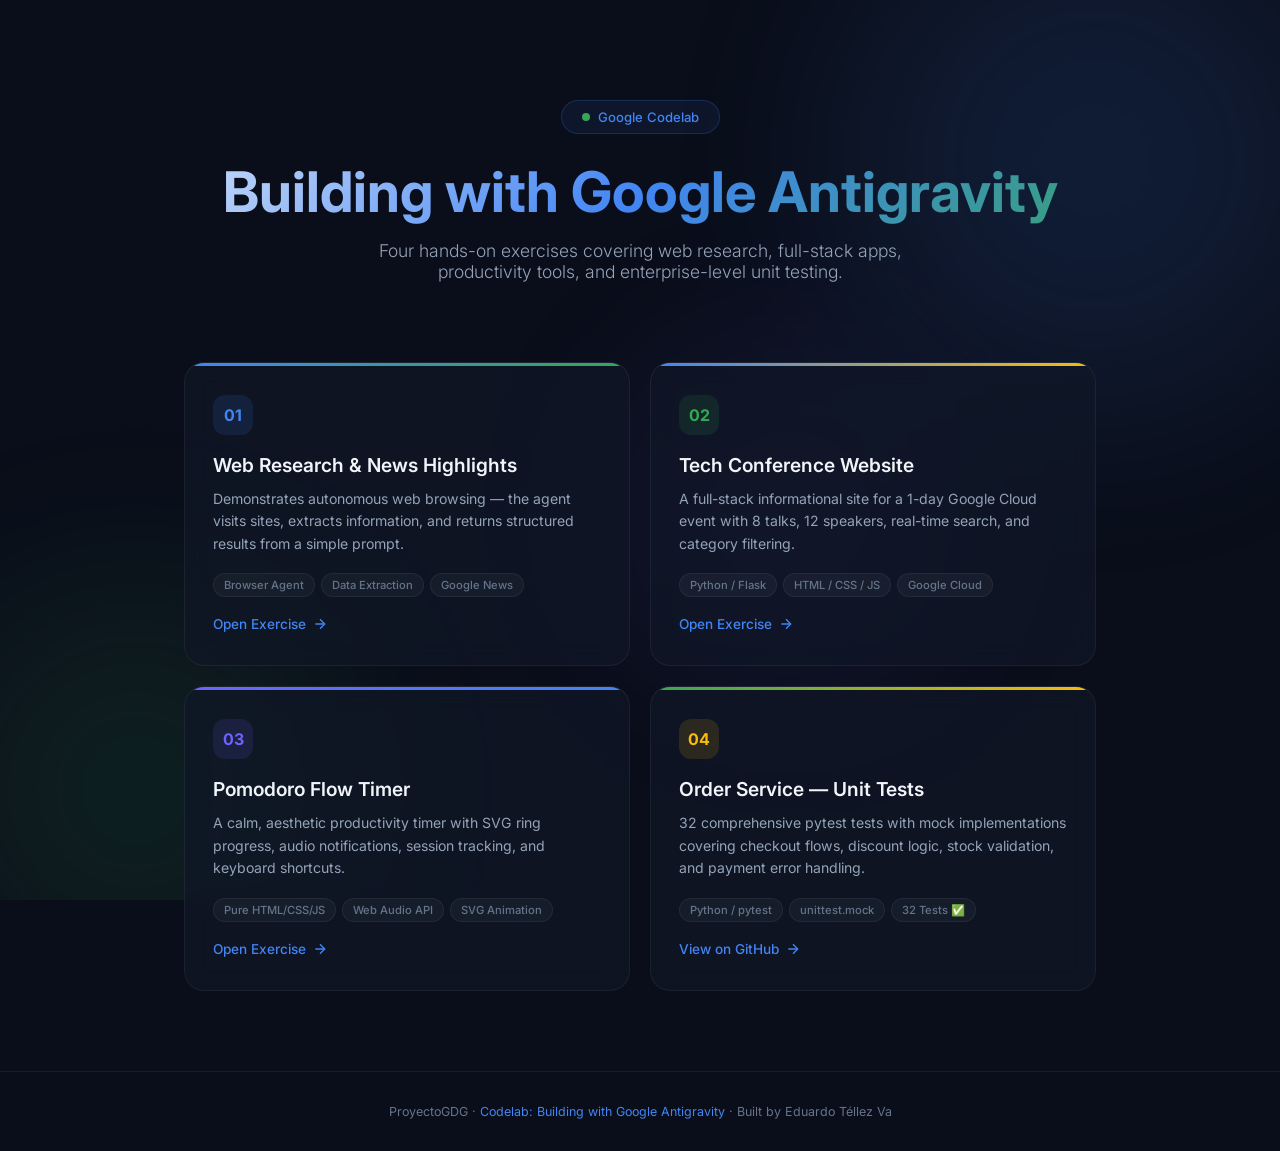
==== index.html @ 2cc2f334 "feat: Add GitHub Pages landing page and static conference app - Root index.html hub linking to all 4" ====
<!DOCTYPE html>
<html lang="en">
<head>
    <meta charset="UTF-8">
    <meta name="viewport" content="width=device-width, initial-scale=1.0">
    <meta name="description" content="GDG Codelab - Building with Google Antigravity: Conference App, Pomodoro Timer, Unit Tests, Web Research.">
    <title>ProyectoGDG — Codelab: Building with Google Antigravity</title>
    <link rel="preconnect" href="https://fonts.googleapis.com">
    <link rel="preconnect" href="https://fonts.gstatic.com" crossorigin>
    <link href="https://fonts.googleapis.com/css2?family=Inter:wght@300;400;500;600;700&display=swap" rel="stylesheet">
    <style>
        :root {
            --bg: #0a0e1a;
            --card-bg: rgba(17, 24, 39, 0.7);
            --border: rgba(255,255,255,0.06);
            --border-hover: rgba(255,255,255,0.15);
            --blue: #4285F4;
            --green: #34A853;
            --yellow: #FBBC04;
            --red: #EA4335;
            --purple: #6C63FF;
            --text: #f1f5f9;
            --text2: #94a3b8;
            --text3: #64748b;
            --radius: 20px;
            --transition: 300ms cubic-bezier(0.4, 0, 0.2, 1);
        }

        *, *::before, *::after { box-sizing: border-box; margin: 0; padding: 0; }
        html { -webkit-font-smoothing: antialiased; scroll-behavior: smooth; }

        body {
            font-family: 'Inter', system-ui, sans-serif;
            background: var(--bg);
            color: var(--text);
            min-height: 100vh;
            overflow-x: hidden;
        }

        /* Ambient */
        .ambient { position: fixed; inset: 0; pointer-events: none; z-index: 0; overflow: hidden; }
        .blob { position: absolute; border-radius: 50%; filter: blur(100px); opacity: 0.12; animation: drift 25s ease-in-out infinite; }
        .blob-1 { width: 500px; height: 500px; background: var(--blue); top: -10%; right: -5%; }
        .blob-2 { width: 400px; height: 400px; background: var(--green); bottom: -10%; left: -5%; animation-delay: -8s; }
        .blob-3 { width: 300px; height: 300px; background: var(--purple); top: 40%; left: 50%; animation-delay: -16s; }
        @keyframes drift {
            0%, 100% { transform: translate(0,0) scale(1); }
            33% { transform: translate(40px,-30px) scale(1.08); }
            66% { transform: translate(-30px,20px) scale(0.94); }
        }

        .container { max-width: 960px; margin: 0 auto; padding: 0 24px; position: relative; z-index: 1; }

        /* Hero */
        .hero {
            text-align: center;
            padding: 100px 24px 60px;
        }

        .hero-badge {
            display: inline-flex; align-items: center; gap: 8px;
            background: rgba(66,133,244,0.08); border: 1px solid rgba(66,133,244,0.2);
            border-radius: 999px; padding: 8px 20px;
            font-size: 0.82rem; font-weight: 500; color: var(--blue);
            margin-bottom: 28px;
            animation: fadeIn 0.6s ease;
        }

        .hero-badge .dot { width: 8px; height: 8px; border-radius: 50%; background: var(--green); animation: pulse 2s infinite; }
        @keyframes pulse { 0%,100% { opacity:1; transform:scale(1); } 50% { opacity:0.4; transform:scale(1.4); } }

        @keyframes fadeIn { from { opacity:0; transform:translateY(20px); } to { opacity:1; transform:translateY(0); } }

        .hero h1 {
            font-size: clamp(2.2rem, 5vw, 3.5rem);
            font-weight: 700; line-height: 1.1;
            margin-bottom: 16px;
            background: linear-gradient(135deg, var(--text) 0%, var(--blue) 50%, var(--green) 100%);
            -webkit-background-clip: text; -webkit-text-fill-color: transparent; background-clip: text;
            animation: fadeIn 0.6s ease 0.1s both;
        }

        .hero p {
            font-size: 1.1rem; color: var(--text2); font-weight: 300;
            max-width: 600px; margin: 0 auto;
            animation: fadeIn 0.6s ease 0.2s both;
        }

        /* Cards Grid */
        .cards-section { padding: 20px 0 80px; }

        .cards-grid {
            display: grid;
            grid-template-columns: repeat(2, 1fr);
            gap: 20px;
        }

        .card {
            background: var(--card-bg);
            border: 1px solid var(--border);
            border-radius: var(--radius);
            padding: 32px 28px;
            text-decoration: none;
            color: inherit;
            transition: all var(--transition);
            backdrop-filter: blur(12px);
            position: relative;
            overflow: hidden;
            animation: fadeIn 0.5s ease both;
        }

        .card:nth-child(1) { animation-delay: 0.1s; }
        .card:nth-child(2) { animation-delay: 0.2s; }
        .card:nth-child(3) { animation-delay: 0.3s; }
        .card:nth-child(4) { animation-delay: 0.4s; }

        .card:hover {
            border-color: var(--border-hover);
            transform: translateY(-4px);
            box-shadow: 0 12px 40px rgba(0,0,0,0.4);
        }

        .card::before {
            content: '';
            position: absolute;
            top: 0; left: 0; right: 0;
            height: 3px;
            border-radius: var(--radius) var(--radius) 0 0;
            transition: opacity var(--transition);
        }

        .card:hover::before { opacity: 1; }

        .card-1::before { background: linear-gradient(90deg, var(--blue), var(--green)); }
        .card-2::before { background: linear-gradient(90deg, var(--blue), var(--yellow)); }
        .card-3::before { background: linear-gradient(90deg, var(--purple), var(--blue)); }
        .card-4::before { background: linear-gradient(90deg, var(--green), var(--yellow)); }

        .card-num {
            display: inline-flex; align-items: center; justify-content: center;
            width: 40px; height: 40px; border-radius: 12px;
            font-weight: 700; font-size: 1rem;
            margin-bottom: 18px;
        }

        .card-1 .card-num { background: rgba(66,133,244,0.12); color: var(--blue); }
        .card-2 .card-num { background: rgba(52,168,83,0.12); color: var(--green); }
        .card-3 .card-num { background: rgba(108,99,255,0.12); color: var(--purple); }
        .card-4 .card-num { background: rgba(251,188,4,0.12); color: var(--yellow); }

        .card h2 {
            font-size: 1.2rem; font-weight: 600;
            margin-bottom: 10px; line-height: 1.3;
        }

        .card p {
            font-size: 0.88rem; color: var(--text2);
            line-height: 1.6; margin-bottom: 18px;
        }

        .card-tech {
            display: flex; flex-wrap: wrap; gap: 6px;
            margin-bottom: 16px;
        }

        .tech-tag {
            font-size: 0.7rem; font-weight: 500;
            padding: 4px 10px; border-radius: 999px;
            background: rgba(255,255,255,0.04);
            border: 1px solid var(--border);
            color: var(--text3);
        }

        .card-link {
            display: inline-flex; align-items: center; gap: 6px;
            font-size: 0.85rem; font-weight: 500;
            color: var(--blue); transition: gap var(--transition);
        }

        .card:hover .card-link { gap: 10px; }

        .card-link svg { transition: transform var(--transition); }
        .card:hover .card-link svg { transform: translateX(2px); }

        /* Footer */
        .footer {
            text-align: center; padding: 32px 0;
            border-top: 1px solid var(--border);
            position: relative; z-index: 1;
        }
        .footer p { font-size: 0.78rem; color: var(--text3); }
        .footer a { color: var(--blue); text-decoration: none; }

        /* Responsive */
        @media (max-width: 680px) {
            .cards-grid { grid-template-columns: 1fr; }
            .hero { padding: 60px 16px 40px; }
        }
    </style>
</head>
<body>
    <div class="ambient">
        <div class="blob blob-1"></div>
        <div class="blob blob-2"></div>
        <div class="blob blob-3"></div>
    </div>

    <header class="hero">
        <div class="hero-badge">
            <span class="dot"></span>
            Google Codelab
        </div>
        <h1>Building with Google Antigravity</h1>
        <p>Four hands-on exercises covering web research, full-stack apps, productivity tools, and enterprise-level unit testing.</p>
    </header>

    <main class="cards-section">
        <div class="container">
            <div class="cards-grid">
                <!-- Card 1: Web Research -->
                <a href="web-research/index.html" class="card card-1" id="card-web-research">
                    <div class="card-num">01</div>
                    <h2>Web Research & News Highlights</h2>
                    <p>Demonstrates autonomous web browsing — the agent visits sites, extracts information, and returns structured results from a simple prompt.</p>
                    <div class="card-tech">
                        <span class="tech-tag">Browser Agent</span>
                        <span class="tech-tag">Data Extraction</span>
                        <span class="tech-tag">Google News</span>
                    </div>
                    <span class="card-link">
                        Open Exercise
                        <svg width="16" height="16" viewBox="0 0 24 24" fill="none" stroke="currentColor" stroke-width="2"><line x1="5" y1="12" x2="19" y2="12"/><polyline points="12 5 19 12 12 19"/></svg>
                    </span>
                </a>

                <!-- Card 2: Conference App -->
                <a href="conference-app-static/index.html" class="card card-2" id="card-conference">
                    <div class="card-num">02</div>
                    <h2>Tech Conference Website</h2>
                    <p>A full-stack informational site for a 1-day Google Cloud event with 8 talks, 12 speakers, real-time search, and category filtering.</p>
                    <div class="card-tech">
                        <span class="tech-tag">Python / Flask</span>
                        <span class="tech-tag">HTML / CSS / JS</span>
                        <span class="tech-tag">Google Cloud</span>
                    </div>
                    <span class="card-link">
                        Open Exercise
                        <svg width="16" height="16" viewBox="0 0 24 24" fill="none" stroke="currentColor" stroke-width="2"><line x1="5" y1="12" x2="19" y2="12"/><polyline points="12 5 19 12 12 19"/></svg>
                    </span>
                </a>

                <!-- Card 3: Pomodoro Timer -->
                <a href="pomodoro-app/index.html" class="card card-3" id="card-pomodoro">
                    <div class="card-num">03</div>
                    <h2>Pomodoro Flow Timer</h2>
                    <p>A calm, aesthetic productivity timer with SVG ring progress, audio notifications, session tracking, and keyboard shortcuts.</p>
                    <div class="card-tech">
                        <span class="tech-tag">Pure HTML/CSS/JS</span>
                        <span class="tech-tag">Web Audio API</span>
                        <span class="tech-tag">SVG Animation</span>
                    </div>
                    <span class="card-link">
                        Open Exercise
                        <svg width="16" height="16" viewBox="0 0 24 24" fill="none" stroke="currentColor" stroke-width="2"><line x1="5" y1="12" x2="19" y2="12"/><polyline points="12 5 19 12 12 19"/></svg>
                    </span>
                </a>

                <!-- Card 4: Order Service -->
                <a href="https://github.com/Eddglitch/ProyectoGDG/tree/main/order-service" class="card card-4" id="card-tests" target="_blank">
                    <div class="card-num">04</div>
                    <h2>Order Service — Unit Tests</h2>
                    <p>32 comprehensive pytest tests with mock implementations covering checkout flows, discount logic, stock validation, and payment error handling.</p>
                    <div class="card-tech">
                        <span class="tech-tag">Python / pytest</span>
                        <span class="tech-tag">unittest.mock</span>
                        <span class="tech-tag">32 Tests ✅</span>
                    </div>
                    <span class="card-link">
                        View on GitHub
                        <svg width="16" height="16" viewBox="0 0 24 24" fill="none" stroke="currentColor" stroke-width="2"><line x1="5" y1="12" x2="19" y2="12"/><polyline points="12 5 19 12 12 19"/></svg>
                    </span>
                </a>
            </div>
        </div>
    </main>

    <footer class="footer">
        <p>ProyectoGDG · <a href="https://codelabs.developers.google.com/building-with-google-antigravity" target="_blank">Codelab: Building with Google Antigravity</a> · Built by Eduardo Téllez Va</p>
    </footer>
</body>
</html>
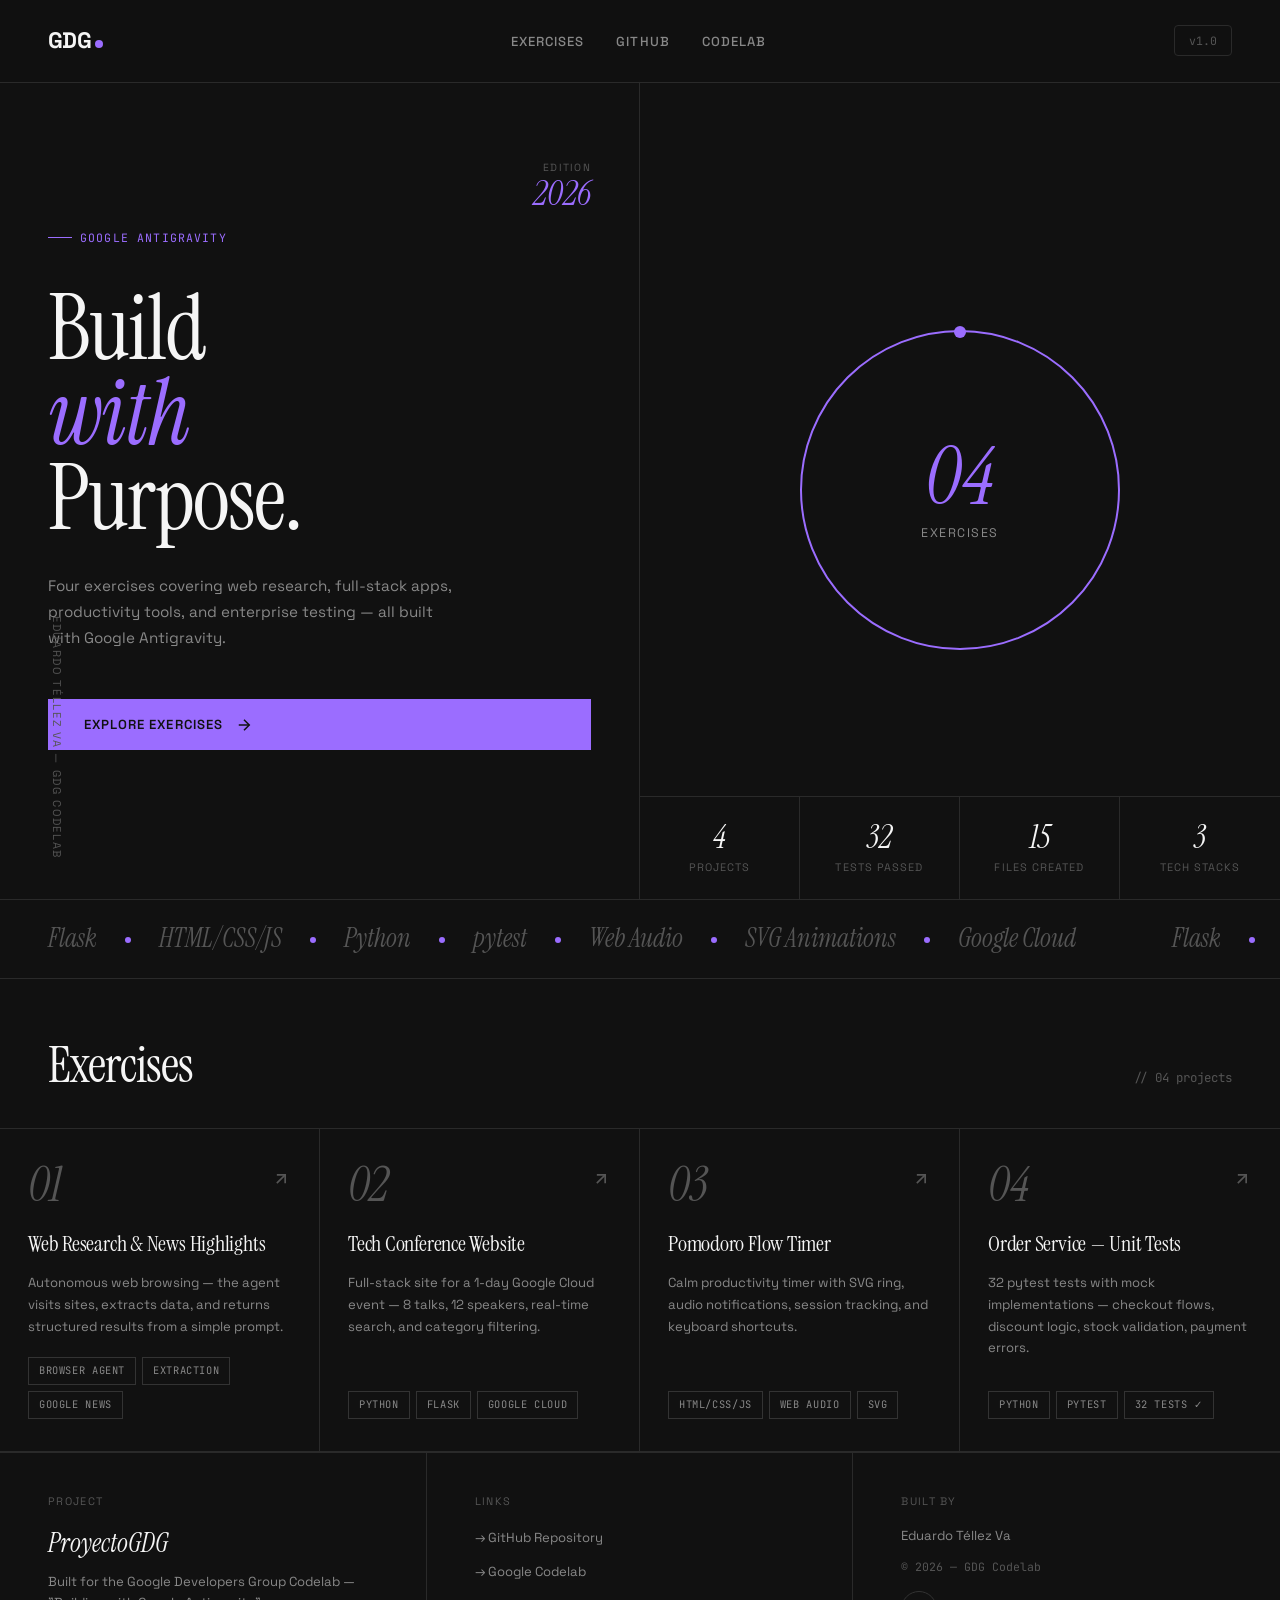
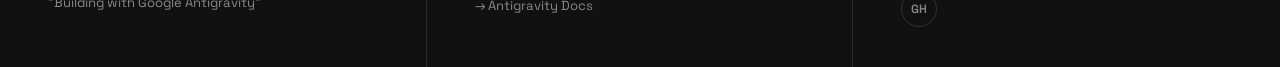
==== commit 0a138f39: "redesign: Editorial/brutalist landing page - dark charcoal, purple accents, serif typography, grid l" ====
--- a/index.html
+++ b/index.html
@@ -3,289 +3,828 @@
 <head>
     <meta charset="UTF-8">
     <meta name="viewport" content="width=device-width, initial-scale=1.0">
-    <meta name="description" content="GDG Codelab - Building with Google Antigravity: Conference App, Pomodoro Timer, Unit Tests, Web Research.">
-    <title>ProyectoGDG — Codelab: Building with Google Antigravity</title>
+    <meta name="description" content="GDG Codelab — Building with Google Antigravity. Four hands-on exercises in web research, app development, and testing.">
+    <title>ProyectoGDG — Building with Google Antigravity</title>
     <link rel="preconnect" href="https://fonts.googleapis.com">
     <link rel="preconnect" href="https://fonts.gstatic.com" crossorigin>
-    <link href="https://fonts.googleapis.com/css2?family=Inter:wght@300;400;500;600;700&display=swap" rel="stylesheet">
+    <link href="https://fonts.googleapis.com/css2?family=Space+Grotesk:wght@300;400;500;600;700&family=Instrument+Serif:ital@0;1&family=JetBrains+Mono:wght@400;500&display=swap" rel="stylesheet">
     <style>
+        /* ═══════════════════════════════════════════════
+           EDITORIAL / BRUTALIST DESIGN SYSTEM
+           ═══════════════════════════════════════════════ */
         :root {
-            --bg: #0a0e1a;
-            --card-bg: rgba(17, 24, 39, 0.7);
-            --border: rgba(255,255,255,0.06);
-            --border-hover: rgba(255,255,255,0.15);
-            --blue: #4285F4;
-            --green: #34A853;
-            --yellow: #FBBC04;
-            --red: #EA4335;
-            --purple: #6C63FF;
-            --text: #f1f5f9;
-            --text2: #94a3b8;
-            --text3: #64748b;
-            --radius: 20px;
-            --transition: 300ms cubic-bezier(0.4, 0, 0.2, 1);
+            --bg: #111111;
+            --bg-alt: #0a0a0a;
+            --surface: #1a1a1a;
+            --border: #2a2a2a;
+            --border-light: #333333;
+            --accent: #9B6DFF;
+            --accent-dim: rgba(155, 109, 255, 0.12);
+            --accent-glow: rgba(155, 109, 255, 0.25);
+            --white: #f5f5f5;
+            --gray: #888888;
+            --gray-dim: #555555;
+            --font-sans: 'Space Grotesk', system-ui, sans-serif;
+            --font-serif: 'Instrument Serif', Georgia, serif;
+            --font-mono: 'JetBrains Mono', monospace;
         }
 
         *, *::before, *::after { box-sizing: border-box; margin: 0; padding: 0; }
         html { -webkit-font-smoothing: antialiased; scroll-behavior: smooth; }
 
         body {
-            font-family: 'Inter', system-ui, sans-serif;
+            font-family: var(--font-sans);
             background: var(--bg);
-            color: var(--text);
+            color: var(--white);
+            line-height: 1.5;
+            overflow-x: hidden;
+        }
+
+        a { color: inherit; text-decoration: none; }
+
+        /* ─── NAV ─── */
+        .nav {
+            display: flex;
+            justify-content: space-between;
+            align-items: center;
+            padding: 24px 48px;
+            border-bottom: 1px solid var(--border);
+            position: fixed;
+            top: 0;
+            left: 0;
+            right: 0;
+            z-index: 100;
+            background: rgba(17,17,17,0.9);
+            backdrop-filter: blur(12px);
+        }
+
+        .nav-logo {
+            display: flex;
+            align-items: baseline;
+            gap: 4px;
+        }
+
+        .nav-logo-text {
+            font-size: 1.4rem;
+            font-weight: 700;
+            letter-spacing: -0.03em;
+        }
+
+        .nav-logo-dot {
+            width: 8px;
+            height: 8px;
+            background: var(--accent);
+            border-radius: 50%;
+            display: inline-block;
+        }
+
+        .nav-links {
+            display: flex;
+            gap: 32px;
+            list-style: none;
+        }
+
+        .nav-links a {
+            font-size: 0.82rem;
+            font-weight: 500;
+            color: var(--gray);
+            text-transform: uppercase;
+            letter-spacing: 0.08em;
+            transition: color 200ms;
+        }
+
+        .nav-links a:hover { color: var(--white); }
+
+        .nav-tag {
+            font-size: 0.72rem;
+            font-family: var(--font-mono);
+            color: var(--gray-dim);
+            border: 1px solid var(--border);
+            padding: 6px 14px;
+            border-radius: 4px;
+        }
+
+        /* ─── HERO ─── */
+        .hero {
             min-height: 100vh;
-            overflow-x: hidden;
-        }
-
-        /* Ambient */
-        .ambient { position: fixed; inset: 0; pointer-events: none; z-index: 0; overflow: hidden; }
-        .blob { position: absolute; border-radius: 50%; filter: blur(100px); opacity: 0.12; animation: drift 25s ease-in-out infinite; }
-        .blob-1 { width: 500px; height: 500px; background: var(--blue); top: -10%; right: -5%; }
-        .blob-2 { width: 400px; height: 400px; background: var(--green); bottom: -10%; left: -5%; animation-delay: -8s; }
-        .blob-3 { width: 300px; height: 300px; background: var(--purple); top: 40%; left: 50%; animation-delay: -16s; }
-        @keyframes drift {
-            0%, 100% { transform: translate(0,0) scale(1); }
-            33% { transform: translate(40px,-30px) scale(1.08); }
-            66% { transform: translate(-30px,20px) scale(0.94); }
-        }
-
-        .container { max-width: 960px; margin: 0 auto; padding: 0 24px; position: relative; z-index: 1; }
-
-        /* Hero */
-        .hero {
+            display: grid;
+            grid-template-columns: 1fr 1fr;
+            border-bottom: 1px solid var(--border);
+            padding-top: 80px;
+        }
+
+        .hero-left {
+            display: flex;
+            flex-direction: column;
+            justify-content: center;
+            padding: 80px 48px;
+            border-right: 1px solid var(--border);
+            position: relative;
+        }
+
+        .hero-edition {
+            position: absolute;
+            top: 80px;
+            right: 48px;
+            text-align: right;
+        }
+
+        .hero-edition-label {
+            font-size: 0.65rem;
+            text-transform: uppercase;
+            letter-spacing: 0.12em;
+            color: var(--gray-dim);
+        }
+
+        .hero-edition-year {
+            font-family: var(--font-serif);
+            font-size: 2.2rem;
+            font-style: italic;
+            color: var(--accent);
+            line-height: 1;
+        }
+
+        .hero-vertical {
+            writing-mode: vertical-rl;
+            text-orientation: mixed;
+            position: absolute;
+            left: 48px;
+            bottom: 40px;
+            font-size: 0.7rem;
+            text-transform: uppercase;
+            letter-spacing: 0.15em;
+            color: var(--gray-dim);
+        }
+
+        .hero-badge {
+            display: inline-flex;
+            align-items: center;
+            gap: 8px;
+            font-size: 0.72rem;
+            font-family: var(--font-mono);
+            color: var(--accent);
+            text-transform: uppercase;
+            letter-spacing: 0.1em;
+            margin-bottom: 40px;
+        }
+
+        .hero-badge::before {
+            content: '';
+            width: 24px;
+            height: 1px;
+            background: var(--accent);
+        }
+
+        .hero-title {
+            font-family: var(--font-serif);
+            font-size: clamp(3.5rem, 7vw, 6rem);
+            font-weight: 400;
+            line-height: 0.95;
+            letter-spacing: -0.02em;
+            margin-bottom: 32px;
+        }
+
+        .hero-title em {
+            font-style: italic;
+            color: var(--accent);
+        }
+
+        .hero-desc {
+            font-size: 0.95rem;
+            color: var(--gray);
+            max-width: 420px;
+            line-height: 1.7;
+            margin-bottom: 48px;
+        }
+
+        .hero-cta {
+            display: inline-flex;
+            align-items: center;
+            gap: 12px;
+            font-size: 0.82rem;
+            font-weight: 600;
+            text-transform: uppercase;
+            letter-spacing: 0.08em;
+            color: var(--bg);
+            background: var(--accent);
+            padding: 16px 36px;
+            border-radius: 0;
+            transition: all 200ms;
+        }
+
+        .hero-cta:hover {
+            background: var(--white);
+            gap: 18px;
+        }
+
+        .hero-cta svg {
+            transition: transform 200ms;
+        }
+
+        .hero-cta:hover svg {
+            transform: translateX(4px);
+        }
+
+        .hero-right {
+            display: flex;
+            flex-direction: column;
+            justify-content: center;
+            align-items: center;
+            position: relative;
+            overflow: hidden;
+        }
+
+        /* Decorative circle */
+        .hero-circle {
+            width: 320px;
+            height: 320px;
+            border: 2px solid var(--accent);
+            border-radius: 50%;
+            position: relative;
+            display: flex;
+            align-items: center;
+            justify-content: center;
+            animation: spinSlow 30s linear infinite;
+        }
+
+        .hero-circle::before {
+            content: '';
+            position: absolute;
+            width: 12px;
+            height: 12px;
+            background: var(--accent);
+            border-radius: 50%;
+            top: -6px;
+            left: 50%;
+            transform: translateX(-50%);
+        }
+
+        @keyframes spinSlow {
+            from { transform: rotate(0deg); }
+            to { transform: rotate(360deg); }
+        }
+
+        .hero-circle-inner {
+            animation: spinSlow 30s linear infinite reverse;
             text-align: center;
-            padding: 100px 24px 60px;
-        }
-
-        .hero-badge {
-            display: inline-flex; align-items: center; gap: 8px;
-            background: rgba(66,133,244,0.08); border: 1px solid rgba(66,133,244,0.2);
-            border-radius: 999px; padding: 8px 20px;
-            font-size: 0.82rem; font-weight: 500; color: var(--blue);
-            margin-bottom: 28px;
-            animation: fadeIn 0.6s ease;
-        }
-
-        .hero-badge .dot { width: 8px; height: 8px; border-radius: 50%; background: var(--green); animation: pulse 2s infinite; }
-        @keyframes pulse { 0%,100% { opacity:1; transform:scale(1); } 50% { opacity:0.4; transform:scale(1.4); } }
-
-        @keyframes fadeIn { from { opacity:0; transform:translateY(20px); } to { opacity:1; transform:translateY(0); } }
-
-        .hero h1 {
-            font-size: clamp(2.2rem, 5vw, 3.5rem);
-            font-weight: 700; line-height: 1.1;
-            margin-bottom: 16px;
-            background: linear-gradient(135deg, var(--text) 0%, var(--blue) 50%, var(--green) 100%);
-            -webkit-background-clip: text; -webkit-text-fill-color: transparent; background-clip: text;
-            animation: fadeIn 0.6s ease 0.1s both;
-        }
-
-        .hero p {
-            font-size: 1.1rem; color: var(--text2); font-weight: 300;
-            max-width: 600px; margin: 0 auto;
-            animation: fadeIn 0.6s ease 0.2s both;
-        }
-
-        /* Cards Grid */
-        .cards-section { padding: 20px 0 80px; }
-
-        .cards-grid {
+        }
+
+        .hero-circle-num {
+            font-family: var(--font-serif);
+            font-size: 5rem;
+            font-style: italic;
+            color: var(--accent);
+            line-height: 1;
+        }
+
+        .hero-circle-text {
+            font-size: 0.78rem;
+            text-transform: uppercase;
+            letter-spacing: 0.12em;
+            color: var(--gray);
+            margin-top: 8px;
+        }
+
+        /* Stats row at bottom of hero */
+        .hero-stats {
+            position: absolute;
+            bottom: 0;
+            left: 0;
+            right: 0;
             display: grid;
-            grid-template-columns: repeat(2, 1fr);
-            gap: 20px;
-        }
-
-        .card {
-            background: var(--card-bg);
-            border: 1px solid var(--border);
-            border-radius: var(--radius);
-            padding: 32px 28px;
+            grid-template-columns: repeat(4, 1fr);
+            border-top: 1px solid var(--border);
+        }
+
+        .stat {
+            padding: 24px 32px;
+            border-right: 1px solid var(--border);
+            text-align: center;
+        }
+
+        .stat:last-child { border-right: none; }
+
+        .stat-num {
+            font-family: var(--font-serif);
+            font-size: 2rem;
+            font-style: italic;
+            color: var(--white);
+            line-height: 1;
+        }
+
+        .stat-label {
+            font-size: 0.68rem;
+            text-transform: uppercase;
+            letter-spacing: 0.1em;
+            color: var(--gray-dim);
+            margin-top: 6px;
+        }
+
+        /* ─── EXERCISES SECTION ─── */
+        .exercises {
+            padding: 0;
+        }
+
+        .section-header {
+            display: flex;
+            justify-content: space-between;
+            align-items: baseline;
+            padding: 48px 48px 24px;
+            border-bottom: 1px solid var(--border);
+        }
+
+        .section-title {
+            font-family: var(--font-serif);
+            font-size: clamp(2rem, 4vw, 3.5rem);
+            font-weight: 400;
+            letter-spacing: -0.02em;
+        }
+
+        .section-count {
+            font-family: var(--font-mono);
+            font-size: 0.78rem;
+            color: var(--gray-dim);
+        }
+
+        /* Exercise Cards - Grid */
+        .exercises-grid {
+            display: grid;
+            grid-template-columns: repeat(4, 1fr);
+        }
+
+        .exercise-card {
+            border-right: 1px solid var(--border);
+            border-bottom: 1px solid var(--border);
+            padding: 0;
+            display: flex;
+            flex-direction: column;
+            transition: background 300ms;
+            position: relative;
             text-decoration: none;
             color: inherit;
-            transition: all var(--transition);
-            backdrop-filter: blur(12px);
-            position: relative;
             overflow: hidden;
-            animation: fadeIn 0.5s ease both;
-        }
-
-        .card:nth-child(1) { animation-delay: 0.1s; }
-        .card:nth-child(2) { animation-delay: 0.2s; }
-        .card:nth-child(3) { animation-delay: 0.3s; }
-        .card:nth-child(4) { animation-delay: 0.4s; }
-
-        .card:hover {
-            border-color: var(--border-hover);
-            transform: translateY(-4px);
-            box-shadow: 0 12px 40px rgba(0,0,0,0.4);
-        }
-
-        .card::before {
+        }
+
+        .exercise-card:last-child { border-right: none; }
+
+        .exercise-card:hover {
+            background: var(--surface);
+        }
+
+        .exercise-card:hover .card-arrow {
+            transform: translate(4px, -4px);
+            color: var(--accent);
+        }
+
+        .exercise-card:hover .card-num {
+            color: var(--accent);
+        }
+
+        .card-top {
+            padding: 32px 28px 20px;
+            display: flex;
+            justify-content: space-between;
+            align-items: flex-start;
+        }
+
+        .card-num {
+            font-family: var(--font-serif);
+            font-size: 3rem;
+            font-style: italic;
+            color: var(--gray-dim);
+            line-height: 1;
+            transition: color 300ms;
+        }
+
+        .card-arrow {
+            color: var(--gray-dim);
+            transition: all 300ms;
+            margin-top: 8px;
+        }
+
+        .card-body {
+            padding: 0 28px 32px;
+            flex: 1;
+            display: flex;
+            flex-direction: column;
+        }
+
+        .card-title {
+            font-family: var(--font-serif);
+            font-size: 1.4rem;
+            font-weight: 400;
+            line-height: 1.3;
+            margin-bottom: 14px;
+            letter-spacing: -0.01em;
+        }
+
+        .card-desc {
+            font-size: 0.82rem;
+            color: var(--gray);
+            line-height: 1.65;
+            margin-bottom: 20px;
+            flex: 1;
+        }
+
+        .card-tags {
+            display: flex;
+            flex-wrap: wrap;
+            gap: 6px;
+        }
+
+        .tag {
+            font-size: 0.65rem;
+            font-family: var(--font-mono);
+            text-transform: uppercase;
+            letter-spacing: 0.06em;
+            padding: 5px 10px;
+            border: 1px solid var(--border-light);
+            color: var(--gray);
+            transition: all 200ms;
+        }
+
+        .exercise-card:hover .tag {
+            border-color: var(--accent-dim);
+            color: var(--accent);
+            border-color: rgba(155, 109, 255, 0.3);
+        }
+
+        /* Accent bar on hover */
+        .exercise-card::after {
             content: '';
             position: absolute;
-            top: 0; left: 0; right: 0;
-            height: 3px;
-            border-radius: var(--radius) var(--radius) 0 0;
-            transition: opacity var(--transition);
-        }
-
-        .card:hover::before { opacity: 1; }
-
-        .card-1::before { background: linear-gradient(90deg, var(--blue), var(--green)); }
-        .card-2::before { background: linear-gradient(90deg, var(--blue), var(--yellow)); }
-        .card-3::before { background: linear-gradient(90deg, var(--purple), var(--blue)); }
-        .card-4::before { background: linear-gradient(90deg, var(--green), var(--yellow)); }
-
-        .card-num {
-            display: inline-flex; align-items: center; justify-content: center;
-            width: 40px; height: 40px; border-radius: 12px;
-            font-weight: 700; font-size: 1rem;
-            margin-bottom: 18px;
-        }
-
-        .card-1 .card-num { background: rgba(66,133,244,0.12); color: var(--blue); }
-        .card-2 .card-num { background: rgba(52,168,83,0.12); color: var(--green); }
-        .card-3 .card-num { background: rgba(108,99,255,0.12); color: var(--purple); }
-        .card-4 .card-num { background: rgba(251,188,4,0.12); color: var(--yellow); }
-
-        .card h2 {
-            font-size: 1.2rem; font-weight: 600;
-            margin-bottom: 10px; line-height: 1.3;
-        }
-
-        .card p {
-            font-size: 0.88rem; color: var(--text2);
-            line-height: 1.6; margin-bottom: 18px;
-        }
-
-        .card-tech {
-            display: flex; flex-wrap: wrap; gap: 6px;
+            bottom: 0;
+            left: 0;
+            right: 0;
+            height: 2px;
+            background: var(--accent);
+            transform: scaleX(0);
+            transform-origin: left;
+            transition: transform 400ms cubic-bezier(0.25, 0.46, 0.45, 0.94);
+        }
+
+        .exercise-card:hover::after {
+            transform: scaleX(1);
+        }
+
+        /* ─── MARQUEE ─── */
+        .marquee-section {
+            border-bottom: 1px solid var(--border);
+            overflow: hidden;
+            padding: 20px 0;
+        }
+
+        .marquee {
+            display: flex;
+            animation: scroll 20s linear infinite;
+            white-space: nowrap;
+        }
+
+        .marquee-item {
+            font-family: var(--font-serif);
+            font-size: 1.6rem;
+            font-style: italic;
+            color: var(--gray-dim);
+            padding: 0 48px;
+            flex-shrink: 0;
+        }
+
+        .marquee-item .dot {
+            display: inline-block;
+            width: 6px;
+            height: 6px;
+            background: var(--accent);
+            border-radius: 50%;
+            margin: 0 24px;
+            vertical-align: middle;
+        }
+
+        @keyframes scroll {
+            from { transform: translateX(0); }
+            to { transform: translateX(-50%); }
+        }
+
+        /* ─── FOOTER ─── */
+        .footer {
+            display: grid;
+            grid-template-columns: 1fr 1fr 1fr;
+            border-top: 1px solid var(--border);
+        }
+
+        .footer-col {
+            padding: 40px 48px;
+            border-right: 1px solid var(--border);
+        }
+
+        .footer-col:last-child { border-right: none; }
+
+        .footer-heading {
+            font-size: 0.68rem;
+            text-transform: uppercase;
+            letter-spacing: 0.12em;
+            color: var(--gray-dim);
             margin-bottom: 16px;
         }
 
-        .tech-tag {
-            font-size: 0.7rem; font-weight: 500;
-            padding: 4px 10px; border-radius: 999px;
-            background: rgba(255,255,255,0.04);
-            border: 1px solid var(--border);
-            color: var(--text3);
-        }
-
-        .card-link {
-            display: inline-flex; align-items: center; gap: 6px;
-            font-size: 0.85rem; font-weight: 500;
-            color: var(--blue); transition: gap var(--transition);
-        }
-
-        .card:hover .card-link { gap: 10px; }
-
-        .card-link svg { transition: transform var(--transition); }
-        .card:hover .card-link svg { transform: translateX(2px); }
-
-        /* Footer */
-        .footer {
-            text-align: center; padding: 32px 0;
-            border-top: 1px solid var(--border);
-            position: relative; z-index: 1;
-        }
-        .footer p { font-size: 0.78rem; color: var(--text3); }
-        .footer a { color: var(--blue); text-decoration: none; }
-
-        /* Responsive */
-        @media (max-width: 680px) {
-            .cards-grid { grid-template-columns: 1fr; }
-            .hero { padding: 60px 16px 40px; }
+        .footer-logo-text {
+            font-family: var(--font-serif);
+            font-size: 1.6rem;
+            font-style: italic;
+            margin-bottom: 8px;
+        }
+
+        .footer-detail {
+            font-size: 0.82rem;
+            color: var(--gray);
+            line-height: 1.6;
+        }
+
+        .footer-links {
+            list-style: none;
+            display: flex;
+            flex-direction: column;
+            gap: 10px;
+        }
+
+        .footer-links a {
+            font-size: 0.82rem;
+            color: var(--gray);
+            transition: color 200ms;
+        }
+
+        .footer-links a:hover { color: var(--accent); }
+
+        .footer-copy {
+            font-size: 0.72rem;
+            color: var(--gray-dim);
+            font-family: var(--font-mono);
+        }
+
+        .footer-socials {
+            display: flex;
+            gap: 12px;
+            margin-top: 16px;
+        }
+
+        .social-dot {
+            width: 36px;
+            height: 36px;
+            border-radius: 50%;
+            border: 1px solid var(--border-light);
+            display: flex;
+            align-items: center;
+            justify-content: center;
+            color: var(--gray);
+            font-size: 0.75rem;
+            font-weight: 600;
+            transition: all 200ms;
+        }
+
+        .social-dot:hover {
+            border-color: var(--accent);
+            color: var(--accent);
+        }
+
+        /* ─── RESPONSIVE ─── */
+        @media (max-width: 1024px) {
+            .exercises-grid { grid-template-columns: repeat(2, 1fr); }
+            .exercise-card:nth-child(2) { border-right: none; }
+            .hero { grid-template-columns: 1fr; }
+            .hero-left { border-right: none; border-bottom: 1px solid var(--border); }
+            .hero-right { min-height: 50vh; }
+        }
+
+        @media (max-width: 768px) {
+            .nav { padding: 16px 24px; }
+            .nav-links { display: none; }
+            .hero-left { padding: 60px 24px; }
+            .hero-stats { grid-template-columns: repeat(2, 1fr); }
+            .stat:nth-child(2) { border-right: none; }
+            .exercises-grid { grid-template-columns: 1fr; }
+            .exercise-card { border-right: none !important; }
+            .section-header { padding: 32px 24px 16px; }
+            .card-top, .card-body { padding-left: 24px; padding-right: 24px; }
+            .footer { grid-template-columns: 1fr; }
+            .footer-col { border-right: none; border-bottom: 1px solid var(--border); }
+            .footer-col:last-child { border-bottom: none; }
+            .hero-circle { width: 220px; height: 220px; }
+            .hero-circle-num { font-size: 3.5rem; }
+        }
+
+        @media (max-width: 480px) {
+            .hero-title { font-size: 2.8rem; }
+            .card-num { font-size: 2.2rem; }
+            .card-title { font-size: 1.2rem; }
         }
     </style>
 </head>
 <body>
-    <div class="ambient">
-        <div class="blob blob-1"></div>
-        <div class="blob blob-2"></div>
-        <div class="blob blob-3"></div>
-    </div>
-
-    <header class="hero">
-        <div class="hero-badge">
-            <span class="dot"></span>
-            Google Codelab
+    <!-- ═══ NAV ═══ -->
+    <nav class="nav" id="nav">
+        <div class="nav-logo">
+            <span class="nav-logo-text">GDG</span>
+            <span class="nav-logo-dot"></span>
         </div>
-        <h1>Building with Google Antigravity</h1>
-        <p>Four hands-on exercises covering web research, full-stack apps, productivity tools, and enterprise-level unit testing.</p>
-    </header>
-
-    <main class="cards-section">
-        <div class="container">
-            <div class="cards-grid">
-                <!-- Card 1: Web Research -->
-                <a href="web-research/index.html" class="card card-1" id="card-web-research">
-                    <div class="card-num">01</div>
-                    <h2>Web Research & News Highlights</h2>
-                    <p>Demonstrates autonomous web browsing — the agent visits sites, extracts information, and returns structured results from a simple prompt.</p>
-                    <div class="card-tech">
-                        <span class="tech-tag">Browser Agent</span>
-                        <span class="tech-tag">Data Extraction</span>
-                        <span class="tech-tag">Google News</span>
-                    </div>
-                    <span class="card-link">
-                        Open Exercise
-                        <svg width="16" height="16" viewBox="0 0 24 24" fill="none" stroke="currentColor" stroke-width="2"><line x1="5" y1="12" x2="19" y2="12"/><polyline points="12 5 19 12 12 19"/></svg>
-                    </span>
-                </a>
-
-                <!-- Card 2: Conference App -->
-                <a href="conference-app-static/index.html" class="card card-2" id="card-conference">
-                    <div class="card-num">02</div>
-                    <h2>Tech Conference Website</h2>
-                    <p>A full-stack informational site for a 1-day Google Cloud event with 8 talks, 12 speakers, real-time search, and category filtering.</p>
-                    <div class="card-tech">
-                        <span class="tech-tag">Python / Flask</span>
-                        <span class="tech-tag">HTML / CSS / JS</span>
-                        <span class="tech-tag">Google Cloud</span>
-                    </div>
-                    <span class="card-link">
-                        Open Exercise
-                        <svg width="16" height="16" viewBox="0 0 24 24" fill="none" stroke="currentColor" stroke-width="2"><line x1="5" y1="12" x2="19" y2="12"/><polyline points="12 5 19 12 12 19"/></svg>
-                    </span>
-                </a>
-
-                <!-- Card 3: Pomodoro Timer -->
-                <a href="pomodoro-app/index.html" class="card card-3" id="card-pomodoro">
-                    <div class="card-num">03</div>
-                    <h2>Pomodoro Flow Timer</h2>
-                    <p>A calm, aesthetic productivity timer with SVG ring progress, audio notifications, session tracking, and keyboard shortcuts.</p>
-                    <div class="card-tech">
-                        <span class="tech-tag">Pure HTML/CSS/JS</span>
-                        <span class="tech-tag">Web Audio API</span>
-                        <span class="tech-tag">SVG Animation</span>
-                    </div>
-                    <span class="card-link">
-                        Open Exercise
-                        <svg width="16" height="16" viewBox="0 0 24 24" fill="none" stroke="currentColor" stroke-width="2"><line x1="5" y1="12" x2="19" y2="12"/><polyline points="12 5 19 12 12 19"/></svg>
-                    </span>
-                </a>
-
-                <!-- Card 4: Order Service -->
-                <a href="https://github.com/Eddglitch/ProyectoGDG/tree/main/order-service" class="card card-4" id="card-tests" target="_blank">
-                    <div class="card-num">04</div>
-                    <h2>Order Service — Unit Tests</h2>
-                    <p>32 comprehensive pytest tests with mock implementations covering checkout flows, discount logic, stock validation, and payment error handling.</p>
-                    <div class="card-tech">
-                        <span class="tech-tag">Python / pytest</span>
-                        <span class="tech-tag">unittest.mock</span>
-                        <span class="tech-tag">32 Tests ✅</span>
-                    </div>
-                    <span class="card-link">
-                        View on GitHub
-                        <svg width="16" height="16" viewBox="0 0 24 24" fill="none" stroke="currentColor" stroke-width="2"><line x1="5" y1="12" x2="19" y2="12"/><polyline points="12 5 19 12 12 19"/></svg>
-                    </span>
-                </a>
+        <ul class="nav-links">
+            <li><a href="#exercises">Exercises</a></li>
+            <li><a href="https://github.com/Eddglitch/ProyectoGDG" target="_blank">GitHub</a></li>
+            <li><a href="https://codelabs.developers.google.com/building-with-google-antigravity" target="_blank">Codelab</a></li>
+        </ul>
+        <span class="nav-tag">v1.0</span>
+    </nav>
+
+    <!-- ═══ HERO ═══ -->
+    <header class="hero" id="hero">
+        <div class="hero-left">
+            <div class="hero-edition">
+                <div class="hero-edition-label">Edition</div>
+                <div class="hero-edition-year">2026</div>
+            </div>
+
+            <span class="hero-vertical">Eduardo Téllez Va — GDG Codelab</span>
+
+            <div class="hero-badge">Google Antigravity</div>
+
+            <h1 class="hero-title">
+                Build<br>
+                <em>with</em><br>
+                Purpose.
+            </h1>
+
+            <p class="hero-desc">
+                Four exercises covering web research, full-stack apps, 
+                productivity tools, and enterprise testing — all built 
+                with Google Antigravity.
+            </p>
+
+            <a href="#exercises" class="hero-cta" id="hero-cta">
+                Explore Exercises
+                <svg width="18" height="18" viewBox="0 0 24 24" fill="none" stroke="currentColor" stroke-width="2">
+                    <line x1="5" y1="12" x2="19" y2="12"/><polyline points="12 5 19 12 12 19"/>
+                </svg>
+            </a>
+        </div>
+
+        <div class="hero-right">
+            <div class="hero-circle">
+                <div class="hero-circle-inner">
+                    <div class="hero-circle-num">04</div>
+                    <div class="hero-circle-text">Exercises</div>
+                </div>
+            </div>
+
+            <!-- Stats -->
+            <div class="hero-stats">
+                <div class="stat">
+                    <div class="stat-num">4</div>
+                    <div class="stat-label">Projects</div>
+                </div>
+                <div class="stat">
+                    <div class="stat-num">32</div>
+                    <div class="stat-label">Tests Passed</div>
+                </div>
+                <div class="stat">
+                    <div class="stat-num">15</div>
+                    <div class="stat-label">Files Created</div>
+                </div>
+                <div class="stat">
+                    <div class="stat-num">3</div>
+                    <div class="stat-label">Tech Stacks</div>
+                </div>
             </div>
         </div>
-    </main>
-
-    <footer class="footer">
-        <p>ProyectoGDG · <a href="https://codelabs.developers.google.com/building-with-google-antigravity" target="_blank">Codelab: Building with Google Antigravity</a> · Built by Eduardo Téllez Va</p>
+    </header>
+
+    <!-- ═══ MARQUEE ═══ -->
+    <div class="marquee-section">
+        <div class="marquee">
+            <span class="marquee-item">Flask <span class="dot"></span> HTML/CSS/JS <span class="dot"></span> Python <span class="dot"></span> pytest <span class="dot"></span> Web Audio <span class="dot"></span> SVG Animations <span class="dot"></span> Google Cloud</span>
+            <span class="marquee-item">Flask <span class="dot"></span> HTML/CSS/JS <span class="dot"></span> Python <span class="dot"></span> pytest <span class="dot"></span> Web Audio <span class="dot"></span> SVG Animations <span class="dot"></span> Google Cloud</span>
+        </div>
+    </div>
+
+    <!-- ═══ EXERCISES ═══ -->
+    <section class="exercises" id="exercises">
+        <div class="section-header">
+            <h2 class="section-title">Exercises</h2>
+            <span class="section-count">// 04 projects</span>
+        </div>
+
+        <div class="exercises-grid">
+            <!-- 01 -->
+            <a href="web-research/index.html" class="exercise-card" id="card-01">
+                <div class="card-top">
+                    <span class="card-num">01</span>
+                    <svg class="card-arrow" width="20" height="20" viewBox="0 0 24 24" fill="none" stroke="currentColor" stroke-width="2">
+                        <line x1="7" y1="17" x2="17" y2="7"/><polyline points="7 7 17 7 17 17"/>
+                    </svg>
+                </div>
+                <div class="card-body">
+                    <h3 class="card-title">Web Research &amp; News Highlights</h3>
+                    <p class="card-desc">Autonomous web browsing — the agent visits sites, extracts data, and returns structured results from a simple prompt.</p>
+                    <div class="card-tags">
+                        <span class="tag">Browser Agent</span>
+                        <span class="tag">Extraction</span>
+                        <span class="tag">Google News</span>
+                    </div>
+                </div>
+            </a>
+
+            <!-- 02 -->
+            <a href="conference-app-static/index.html" class="exercise-card" id="card-02">
+                <div class="card-top">
+                    <span class="card-num">02</span>
+                    <svg class="card-arrow" width="20" height="20" viewBox="0 0 24 24" fill="none" stroke="currentColor" stroke-width="2">
+                        <line x1="7" y1="17" x2="17" y2="7"/><polyline points="7 7 17 7 17 17"/>
+                    </svg>
+                </div>
+                <div class="card-body">
+                    <h3 class="card-title">Tech Conference Website</h3>
+                    <p class="card-desc">Full-stack site for a 1-day Google Cloud event — 8 talks, 12 speakers, real-time search, and category filtering.</p>
+                    <div class="card-tags">
+                        <span class="tag">Python</span>
+                        <span class="tag">Flask</span>
+                        <span class="tag">Google Cloud</span>
+                    </div>
+                </div>
+            </a>
+
+            <!-- 03 -->
+            <a href="pomodoro-app/index.html" class="exercise-card" id="card-03">
+                <div class="card-top">
+                    <span class="card-num">03</span>
+                    <svg class="card-arrow" width="20" height="20" viewBox="0 0 24 24" fill="none" stroke="currentColor" stroke-width="2">
+                        <line x1="7" y1="17" x2="17" y2="7"/><polyline points="7 7 17 7 17 17"/>
+                    </svg>
+                </div>
+                <div class="card-body">
+                    <h3 class="card-title">Pomodoro Flow Timer</h3>
+                    <p class="card-desc">Calm productivity timer with SVG ring, audio notifications, session tracking, and keyboard shortcuts.</p>
+                    <div class="card-tags">
+                        <span class="tag">HTML/CSS/JS</span>
+                        <span class="tag">Web Audio</span>
+                        <span class="tag">SVG</span>
+                    </div>
+                </div>
+            </a>
+
+            <!-- 04 -->
+            <a href="https://github.com/Eddglitch/ProyectoGDG/tree/main/order-service" target="_blank" class="exercise-card" id="card-04">
+                <div class="card-top">
+                    <span class="card-num">04</span>
+                    <svg class="card-arrow" width="20" height="20" viewBox="0 0 24 24" fill="none" stroke="currentColor" stroke-width="2">
+                        <line x1="7" y1="17" x2="17" y2="7"/><polyline points="7 7 17 7 17 17"/>
+                    </svg>
+                </div>
+                <div class="card-body">
+                    <h3 class="card-title">Order Service — Unit Tests</h3>
+                    <p class="card-desc">32 pytest tests with mock implementations — checkout flows, discount logic, stock validation, payment errors.</p>
+                    <div class="card-tags">
+                        <span class="tag">Python</span>
+                        <span class="tag">pytest</span>
+                        <span class="tag">32 Tests ✓</span>
+                    </div>
+                </div>
+            </a>
+        </div>
+    </section>
+
+    <!-- ═══ FOOTER ═══ -->
+    <footer class="footer" id="footer">
+        <div class="footer-col">
+            <div class="footer-heading">Project</div>
+            <div class="footer-logo-text">ProyectoGDG</div>
+            <p class="footer-detail">Built for the Google Developers Group Codelab — "Building with Google Antigravity"</p>
+        </div>
+        <div class="footer-col">
+            <div class="footer-heading">Links</div>
+            <ul class="footer-links">
+                <li><a href="https://github.com/Eddglitch/ProyectoGDG" target="_blank">→ GitHub Repository</a></li>
+                <li><a href="https://codelabs.developers.google.com/building-with-google-antigravity" target="_blank">→ Google Codelab</a></li>
+                <li><a href="https://antigravity.google/" target="_blank">→ Antigravity Docs</a></li>
+            </ul>
+        </div>
+        <div class="footer-col">
+            <div class="footer-heading">Built by</div>
+            <p class="footer-detail">Eduardo Téllez Va</p>
+            <p class="footer-copy" style="margin-top: 12px;">© 2026 — GDG Codelab</p>
+            <div class="footer-socials">
+                <a href="https://github.com/Eddglitch" target="_blank" class="social-dot" title="GitHub">GH</a>
+            </div>
+        </div>
     </footer>
+
+    <script>
+        // Smooth scroll for CTA
+        document.getElementById('hero-cta')?.addEventListener('click', (e) => {
+            e.preventDefault();
+            const target = document.getElementById('exercises');
+            if (target) {
+                const navHeight = document.querySelector('.nav')?.offsetHeight || 0;
+                const offset = target.getBoundingClientRect().top + window.scrollY - navHeight;
+                window.scrollTo({ top: offset, behavior: 'smooth' });
+            }
+        });
+    </script>
 </body>
 </html>
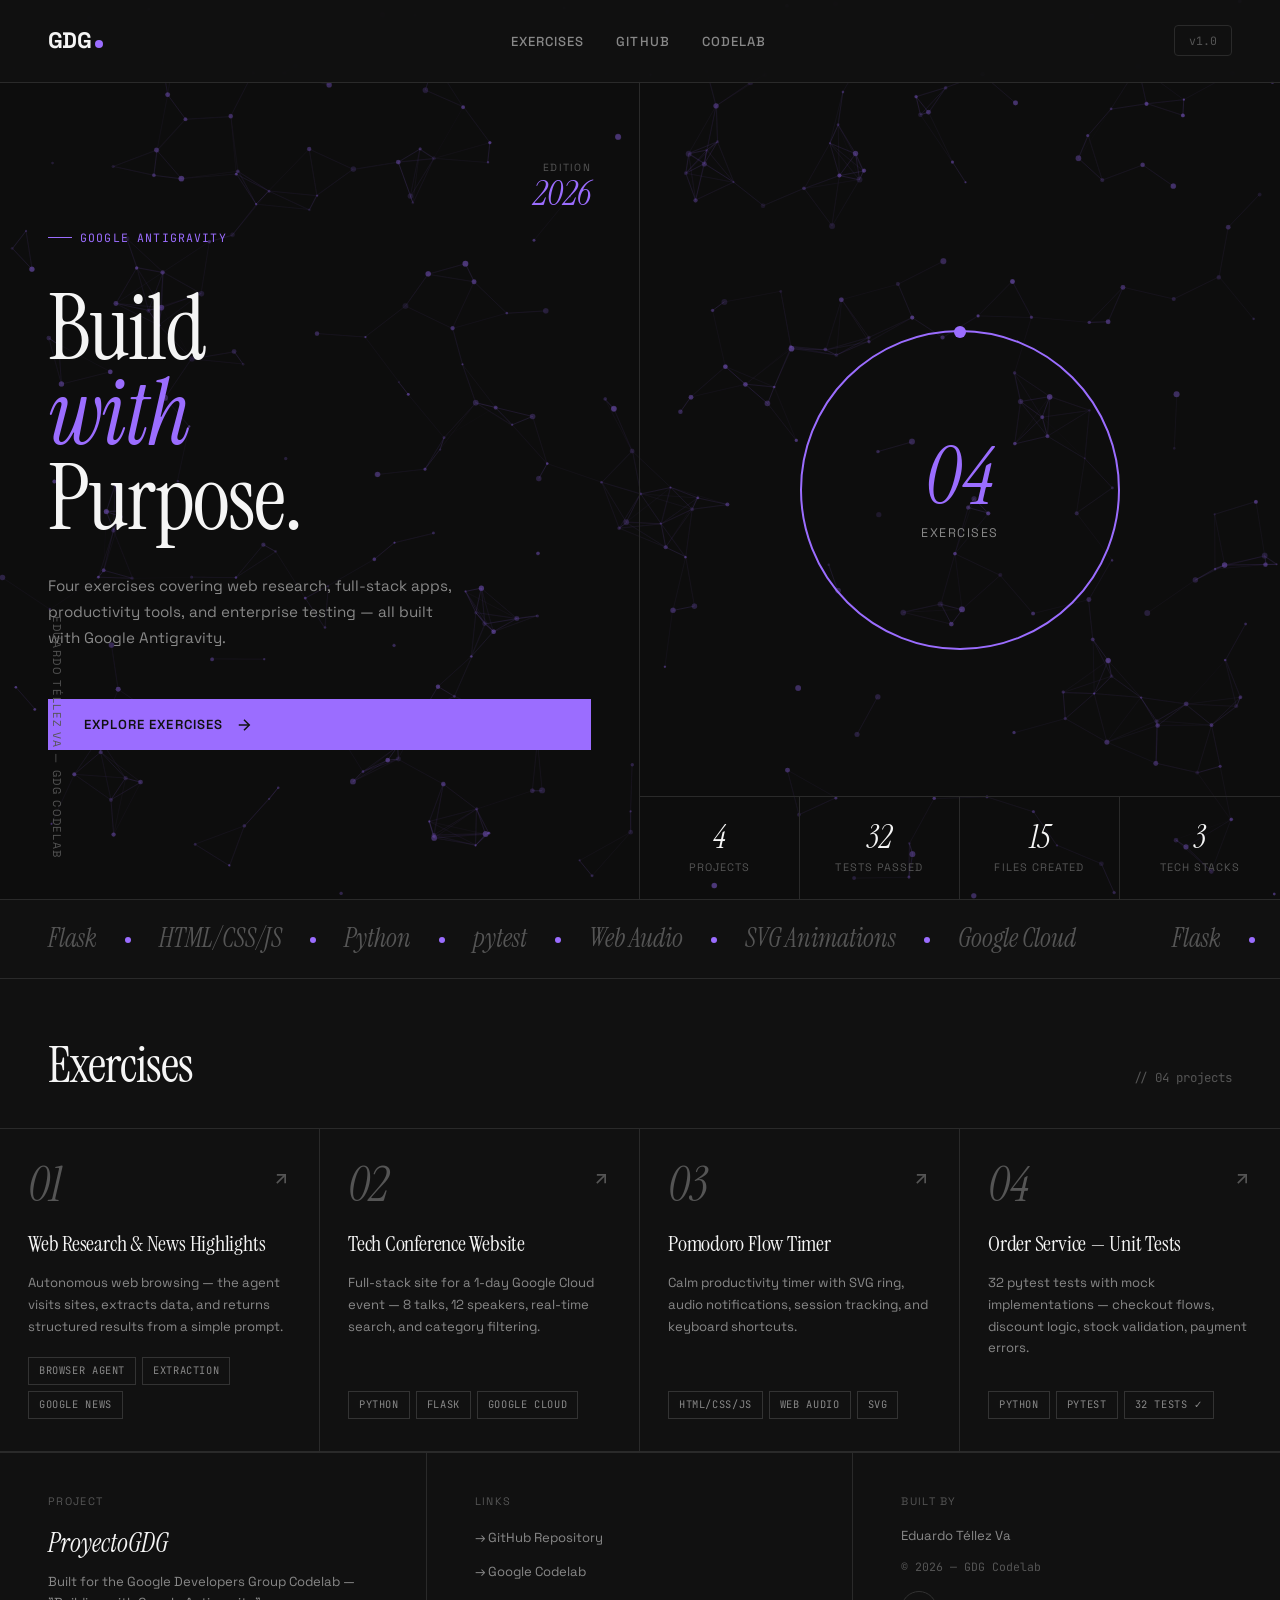
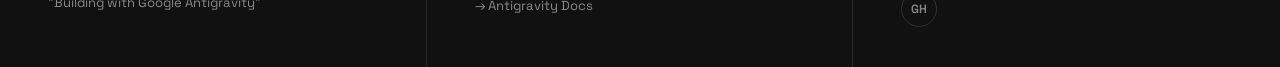
==== commit 7cb5f006: "feat: Global vapor particles system added across all projects" ====
--- a/index.html
+++ b/index.html
@@ -8,6 +8,7 @@
     <link rel="preconnect" href="https://fonts.googleapis.com">
     <link rel="preconnect" href="https://fonts.gstatic.com" crossorigin>
     <link href="https://fonts.googleapis.com/css2?family=Space+Grotesk:wght@300;400;500;600;700&family=Instrument+Serif:ital@0;1&family=JetBrains+Mono:wght@400;500&display=swap" rel="stylesheet">
+    <link rel="stylesheet" href="particles.css">
     <style>
         /* ═══════════════════════════════════════════════
            EDITORIAL / BRUTALIST DESIGN SYSTEM
@@ -826,5 +827,6 @@
             }
         });
     </script>
+    <script src="particles.js"></script>
 </body>
 </html>
--- a/particles.css
+++ b/particles.css
@@ -0,0 +1,11 @@
+/* Canvas Background for Dense Vapor Particles */
+#particle-canvas {
+    position: fixed;
+    top: 0;
+    left: 0;
+    width: 100vw;
+    height: 100vh;
+    z-index: -1;
+    pointer-events: none;
+    opacity: 0.7; /* Non-invasive overall opacity */
+}
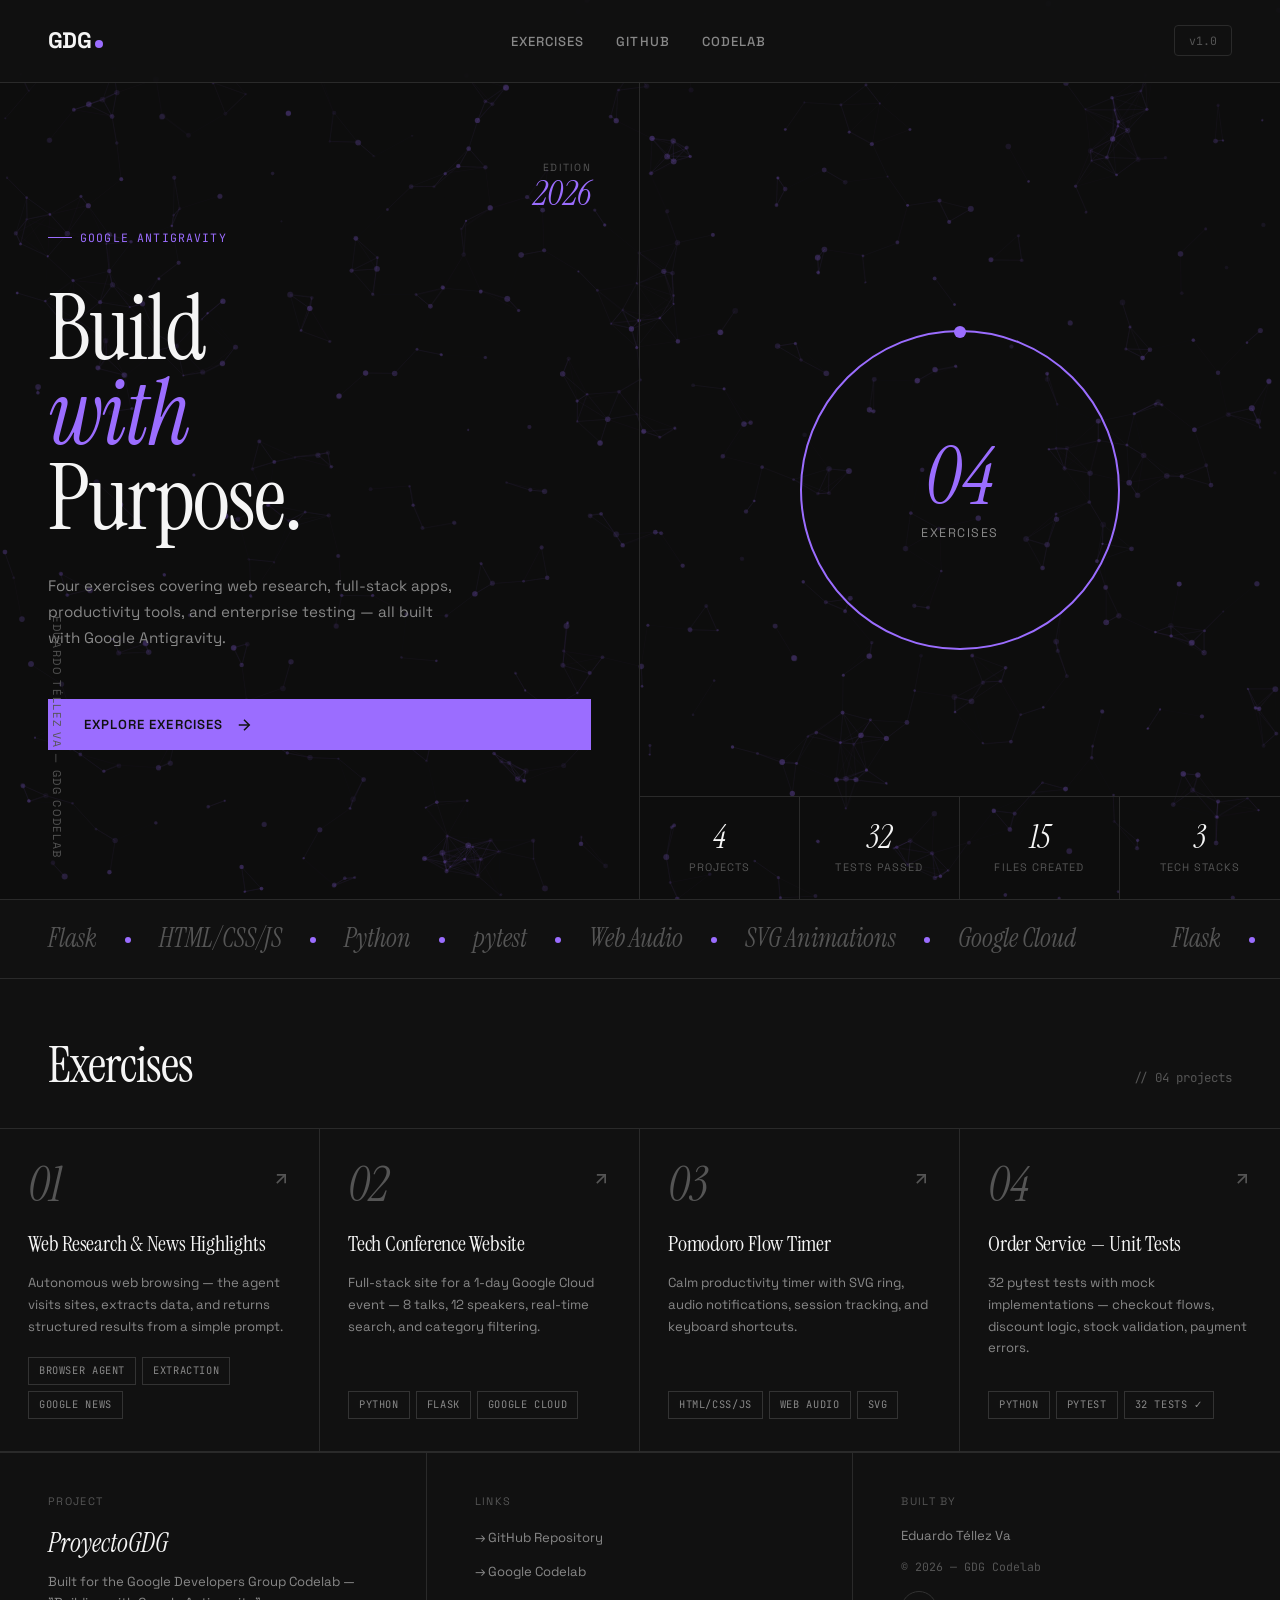
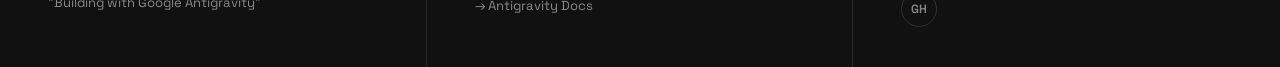
==== commit 9db98989: "feat: Add random glow pulse animation to hero circle" ====
--- a/index.html
+++ b/index.html
@@ -246,6 +246,7 @@
             align-items: center;
             justify-content: center;
             animation: spinSlow 30s linear infinite;
+            transition: box-shadow 0.6s cubic-bezier(0.25, 0.46, 0.45, 0.94);
         }
 
         .hero-circle::before {
@@ -816,6 +817,42 @@
     </footer>
 
     <script>
+        // Smooth scroll for nav links
+        document.querySelectorAll('a[href^="#"]').forEach(anchor => {
+            anchor.addEventListener('click', function (e) {
+                e.preventDefault();
+                document.querySelector(this.getAttribute('href')).scrollIntoView({
+                    behavior: 'smooth'
+                });
+            });
+        });
+
+        // Random Pulse effect for the 04 Exercises Circle
+        const heroCircle = document.querySelector('.hero-circle');
+        if(heroCircle) {
+            // Add transition for smooth glow
+            heroCircle.style.transition = 'box-shadow 0.8s ease-out';
+            
+            function randomPulse() {
+                // Random intensity and blur for the glow
+                const blur = Math.floor(Math.random() * 50) + 20; 
+                const spread = Math.floor(Math.random() * 20) + 5;
+                const opacity = (Math.random() * 0.4 + 0.2).toFixed(2);
+                
+                heroCircle.style.boxShadow = `0 0 ${blur}px ${spread}px rgba(155, 109, 255, ${opacity}), inset 0 0 ${blur/2}px rgba(155, 109, 255, ${opacity/2})`;
+                
+                // Remove glow after a short moment to complete the pulse
+                setTimeout(() => {
+                    heroCircle.style.boxShadow = '0 0 0 0 rgba(155, 109, 255, 0), inset 0 0 0 rgba(155, 109, 255, 0)';
+                }, 800); // 800ms fade down
+                
+                // Trigger the next pulse randomly between 2 to 7 seconds
+                setTimeout(randomPulse, Math.random() * 5000 + 2000);
+            }
+            // Start cycle
+            setTimeout(randomPulse, 1000);
+        }
+
         // Smooth scroll for CTA
         document.getElementById('hero-cta')?.addEventListener('click', (e) => {
             e.preventDefault();
--- a/particles.css
+++ b/particles.css
@@ -9,3 +9,19 @@
     pointer-events: none;
     opacity: 0.7; /* Non-invasive overall opacity */
 }
+
+/* Random Matte Black Grid Sections (Brutalist aesthetic) */
+.matte-black-block {
+    background: #050505 !important;
+    border-color: #111 !important;
+}
+.matte-black-block * {
+    color: #555 !important;
+    border-color: #1a1a1a !important;
+}
+.matte-black-block:hover {
+    background: #000 !important;
+}
+.matte-black-block::after, .matte-black-block::before {
+    display: none !important; /* Remove purple hover accents for these specific blocks */
+}
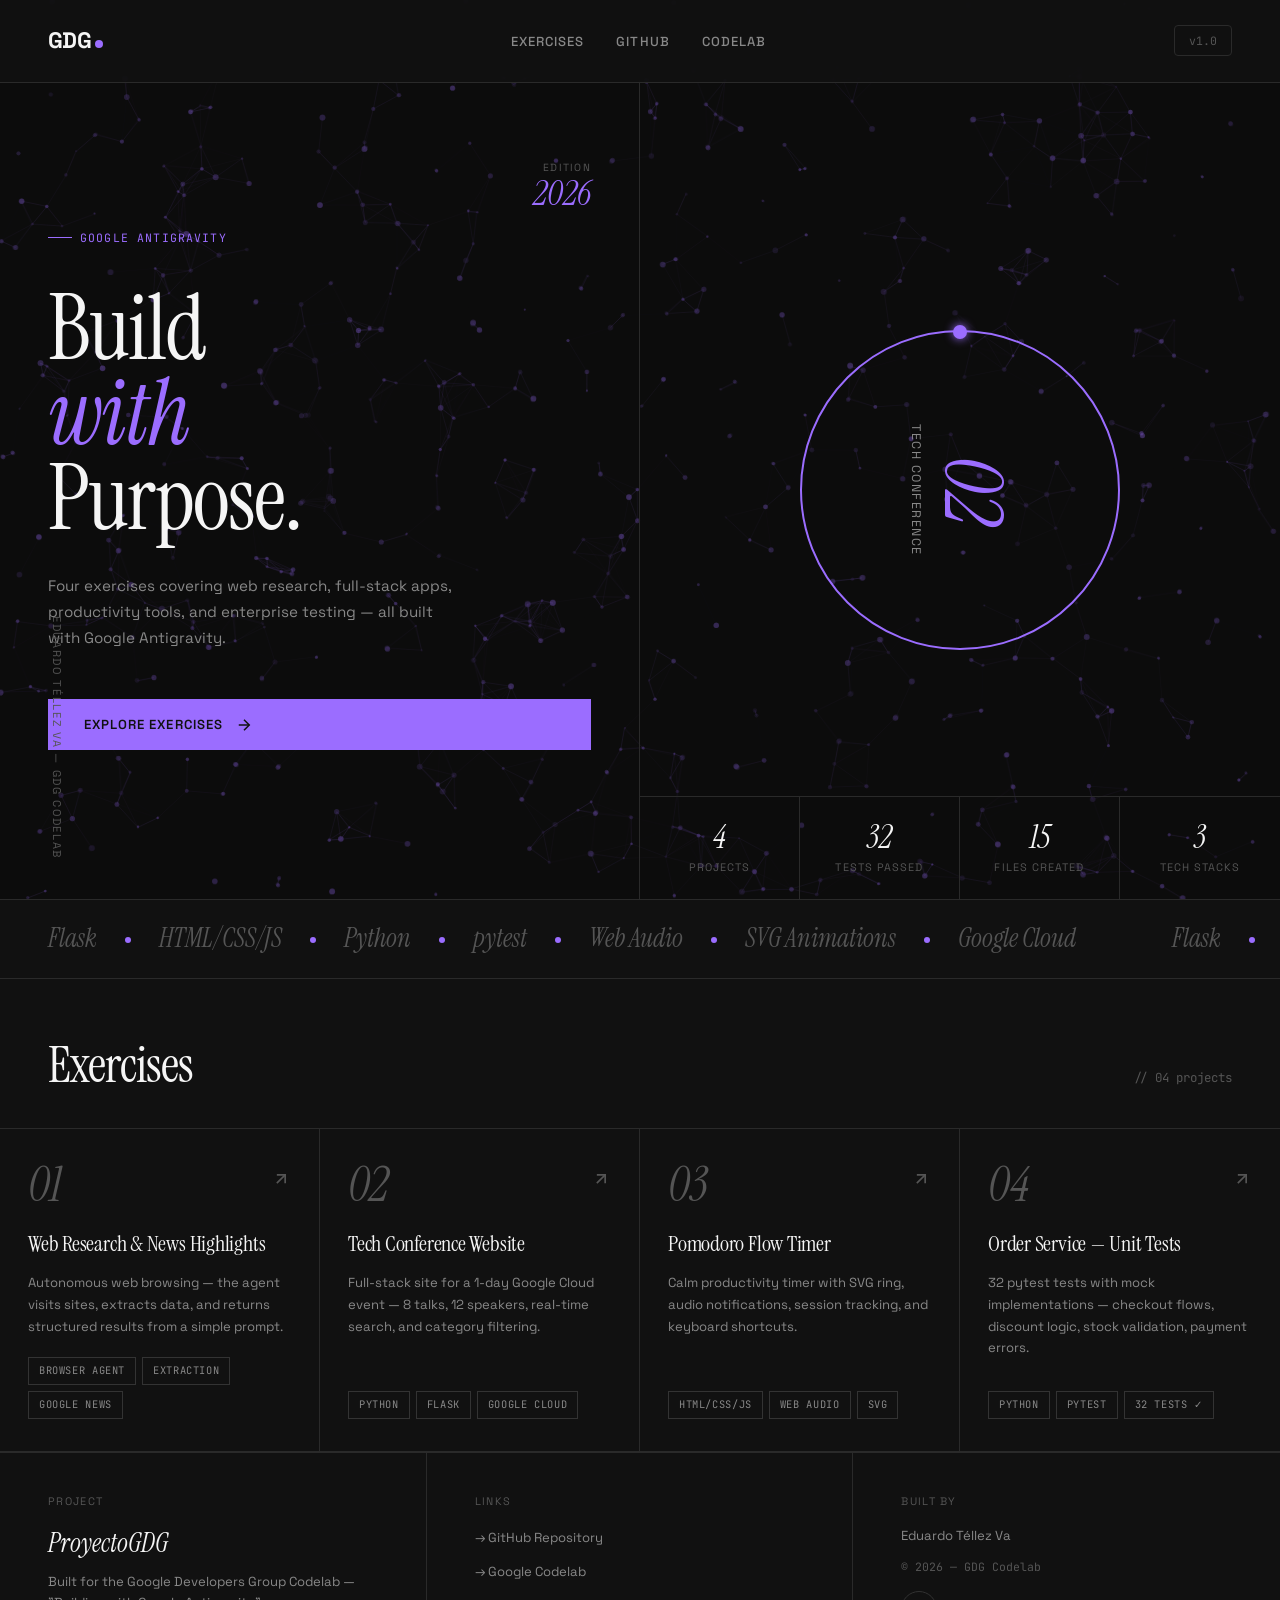
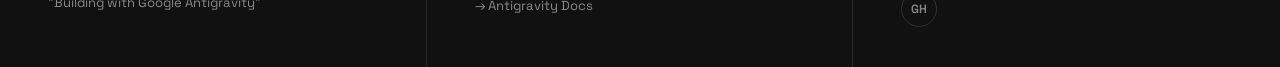
==== commit 4205f421: "feat: Transform hero circle into an interactive spin-wheel minigame for navigation" ====
--- a/index.html
+++ b/index.html
@@ -252,23 +252,31 @@
         .hero-circle::before {
             content: '';
             position: absolute;
-            width: 12px;
-            height: 12px;
+            width: 14px;
+            height: 14px;
             background: var(--accent);
             border-radius: 50%;
-            top: -6px;
+            top: -7px;
             left: 50%;
             transform: translateX(-50%);
-        }
-
-        @keyframes spinSlow {
-            from { transform: rotate(0deg); }
-            to { transform: rotate(360deg); }
+            box-shadow: 0 0 10px var(--accent);
+            transition: transform 0.2s;
+        }
+        
+        .hero-circle:hover::before {
+            transform: translateX(-50%) scale(1.5);
         }
 
         .hero-circle-inner {
-            animation: spinSlow 30s linear infinite reverse;
             text-align: center;
+            user-select: none;
+            cursor: pointer;
+            width: 100%;
+            height: 100%;
+            display: flex;
+            flex-direction: column;
+            align-items: center;
+            justify-content: center;
         }
 
         .hero-circle-num {
@@ -827,30 +835,115 @@
             });
         });
 
-        // Random Pulse effect for the 04 Exercises Circle
-        const heroCircle = document.querySelector('.hero-circle');
-        if(heroCircle) {
-            // Add transition for smooth glow
-            heroCircle.style.transition = 'box-shadow 0.8s ease-out';
+        // ─── INTERACTIVE WHEEL MINIGAME ───
+        const wheel = document.querySelector('.hero-circle');
+        const wheelInner = document.querySelector('.hero-circle-inner');
+        const wheelNum = document.querySelector('.hero-circle-num');
+        const wheelText = document.querySelector('.hero-circle-text');
+        
+        if (wheel) {
+            wheel.style.animation = 'none';
+            wheelInner.style.animation = 'none';
+            wheel.style.cursor = 'grab';
             
-            function randomPulse() {
-                // Random intensity and blur for the glow
-                const blur = Math.floor(Math.random() * 50) + 20; 
-                const spread = Math.floor(Math.random() * 20) + 5;
-                const opacity = (Math.random() * 0.4 + 0.2).toFixed(2);
+            const projects = [
+                { num: '01', title: 'Web Research', url: 'web-research/index.html' },
+                { num: '02', title: 'Tech Conference', url: 'conference-app-static/index.html' },
+                { num: '03', title: 'Pomodoro Timer', url: 'pomodoro-app/index.html' },
+                { num: '04', title: 'Order Tests', url: 'https://github.com/Eddglitch/ProyectoGDG/tree/main/order-service' }
+            ];
+
+            let currentRot = 0;
+            let isDragging = false;
+            let startAngle = 0;
+            let currentProj = -1;
+            let hasDragged = false;
+            
+            function getAngle(e) {
+                const rect = wheel.getBoundingClientRect();
+                const cx = rect.left + rect.width / 2;
+                const cy = rect.top + rect.height / 2;
+                let px = e.touches ? e.touches[0].clientX : e.clientX;
+                let py = e.touches ? e.touches[0].clientY : e.clientY;
+                return Math.atan2(py - cy, px - cx) * (180 / Math.PI) + 90; 
+            }
+
+            function updateDisplay() {
+                let normalizedRot = currentRot % 360;
+                if (normalizedRot < 0) normalizedRot += 360;
+                let index = Math.floor((360 - normalizedRot + 45) / 90) % 4; 
                 
-                heroCircle.style.boxShadow = `0 0 ${blur}px ${spread}px rgba(155, 109, 255, ${opacity}), inset 0 0 ${blur/2}px rgba(155, 109, 255, ${opacity/2})`;
+                if (index !== currentProj) {
+                    currentProj = index;
+                    const proj = projects[index];
+                    
+                    wheelInner.style.opacity = 0;
+                    wheelInner.style.transform = `rotate(${-currentRot}deg) scale(0.9)`;
+                    
+                    setTimeout(() => {
+                        wheelNum.textContent = proj.num;
+                        wheelText.textContent = proj.title;
+                        wheelInner.style.opacity = 1;
+                        wheelInner.style.transform = `rotate(${-currentRot}deg) scale(1)`;
+                    }, 150);
+                } else {
+                    wheelInner.style.transform = `rotate(${-currentRot}deg)`;
+                }
+            }
+
+            function onStart(e) {
+                isDragging = true;
+                hasDragged = false;
+                wheel.style.cursor = 'grabbing';
+                wheel.style.transition = 'none';
+                wheelInner.style.transition = 'none';
+                startAngle = getAngle(e) - currentRot;
+            }
+
+            function onMove(e) {
+                if (!isDragging) return;
+                hasDragged = true;
+                currentRot = getAngle(e) - startAngle;
+                wheel.style.transform = `rotate(${currentRot}deg)`;
+                updateDisplay();
+                e.preventDefault();
+            }
+
+            function onEnd() {
+                if (!isDragging) return;
+                isDragging = false;
+                wheel.style.cursor = 'grab';
                 
-                // Remove glow after a short moment to complete the pulse
-                setTimeout(() => {
-                    heroCircle.style.boxShadow = '0 0 0 0 rgba(155, 109, 255, 0), inset 0 0 0 rgba(155, 109, 255, 0)';
-                }, 800); // 800ms fade down
+                let snapAngle = Math.round(currentRot / 90) * 90;
+                wheel.style.transition = 'transform 0.4s cubic-bezier(0.25, 0.46, 0.45, 0.94)';
+                wheelInner.style.transition = 'all 0.4s cubic-bezier(0.25, 0.46, 0.45, 0.94)';
                 
-                // Trigger the next pulse randomly between 2 to 7 seconds
-                setTimeout(randomPulse, Math.random() * 5000 + 2000);
+                currentRot = snapAngle;
+                wheel.style.transform = `rotate(${currentRot}deg)`;
+                updateDisplay();
             }
-            // Start cycle
-            setTimeout(randomPulse, 1000);
+
+            wheel.addEventListener('mousedown', onStart);
+            window.addEventListener('mousemove', onMove, {passive: false});
+            window.addEventListener('mouseup', onEnd);
+            wheel.addEventListener('touchstart', onStart, {passive: false});
+            window.addEventListener('touchmove', onMove, {passive: false});
+            window.addEventListener('touchend', onEnd);
+
+            wheelInner.addEventListener('click', () => {
+                if(!hasDragged) {
+                    const url = projects[currentProj].url;
+                    if(url.startsWith('http')) {
+                        window.open(url, '_blank');
+                    } else {
+                        window.location.href = url;
+                    }
+                }
+            });
+
+            // Init state explicitly with index 3 to show "04 Exercises"
+            currentRot = -90; 
+            updateDisplay();
         }
 
         // Smooth scroll for CTA
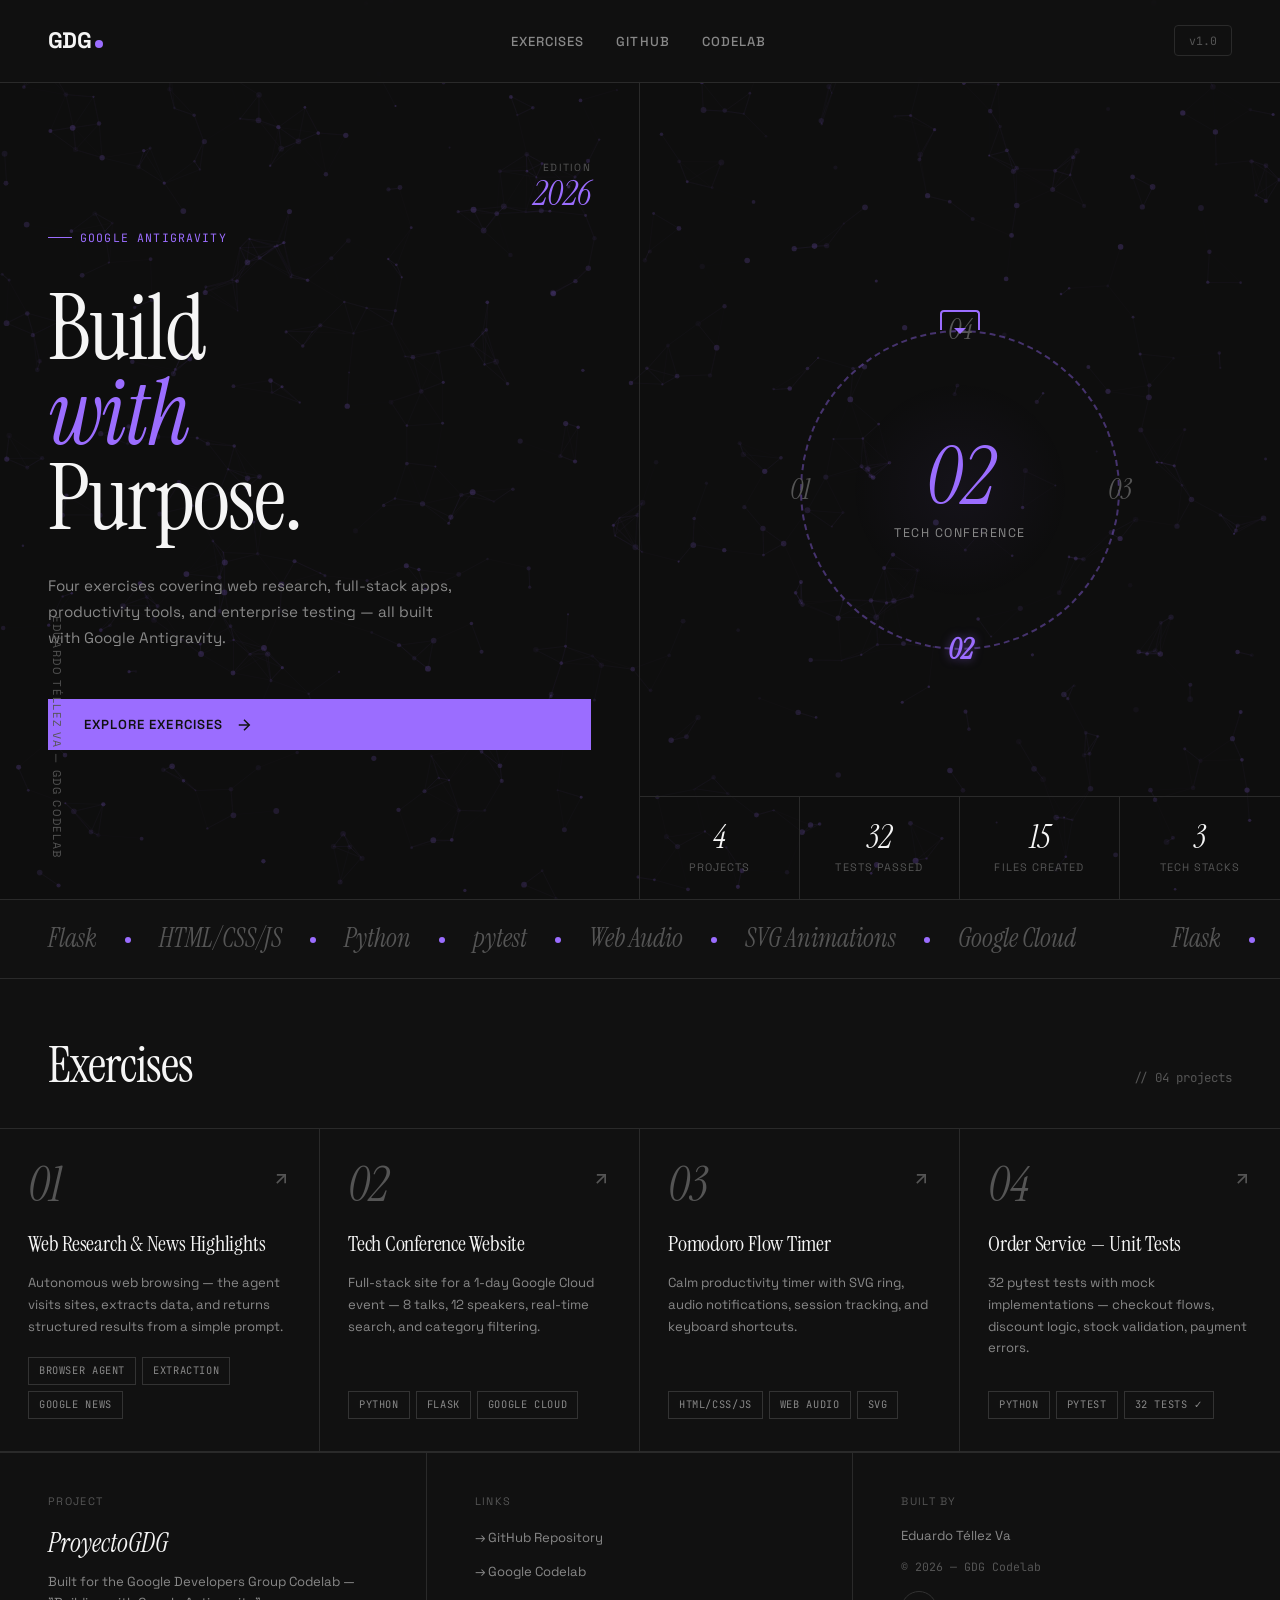
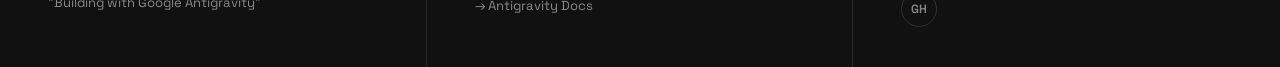
==== commit ecd07e12: "feat: Fix flipped text and upgrade spin wheel to a brutalist mechanical dial layout" ====
--- a/index.html
+++ b/index.html
@@ -235,48 +235,103 @@
             overflow: hidden;
         }
 
-        /* Decorative circle */
+        /* ─── INTERACTIVE BRUTALIST DIAL ─── */
+        .hero-wheel-container {
+            position: relative;
+            width: 360px;
+            height: 360px;
+            display: flex;
+            align-items: center;
+            justify-content: center;
+            user-select: none;
+        }
+
+        /* Fixed Top Selector Lens */
+        .wheel-marker {
+            position: absolute;
+            top: 0;
+            left: 50%;
+            transform: translateX(-50%);
+            width: 40px;
+            height: 20px;
+            border: 2px solid var(--accent);
+            border-bottom: none;
+            border-radius: 4px 4px 0 0;
+            z-index: 10;
+            display: flex;
+            align-items: center;
+            justify-content: center;
+        }
+        .wheel-marker::after {
+            content: '';
+            width: 0; height: 0;
+            border-left: 6px solid transparent;
+            border-right: 6px solid transparent;
+            border-top: 6px solid var(--accent);
+            transform: translateY(10px);
+        }
+
+        /* Rotating Outer Dial */
         .hero-circle {
             width: 320px;
             height: 320px;
-            border: 2px solid var(--accent);
+            border: 2px dashed rgba(155, 109, 255, 0.4);
             border-radius: 50%;
-            position: relative;
+            position: absolute;
+            top: 20px;
+            left: 20px;
+            cursor: grab;
+            transition: box-shadow 0.6s cubic-bezier(0.25, 0.46, 0.45, 0.94);
+        }
+        .hero-circle:active {
+            cursor: grabbing;
+        }
+
+        /* The little numbers around the dial */
+        .wheel-node {
+            position: absolute;
+            top: 50%;
+            left: 50%;
+            width: 40px;
+            height: 40px;
+            margin-top: -20px;
+            margin-left: -20px;
             display: flex;
             align-items: center;
             justify-content: center;
-            animation: spinSlow 30s linear infinite;
-            transition: box-shadow 0.6s cubic-bezier(0.25, 0.46, 0.45, 0.94);
-        }
-
-        .hero-circle::before {
-            content: '';
+            font-family: var(--font-serif);
+            font-size: 1.8rem;
+            font-style: italic;
+            color: var(--gray-dim);
+            transform: rotate(var(--a)) translateY(-160px) rotate(calc(var(--a) * -1));
+            transition: color 0.3s, text-shadow 0.3s;
+        }
+        /* When a node is active, JS will add this class */
+        .wheel-node.active {
+            color: var(--accent);
+            text-shadow: 0 0 10px rgba(155, 109, 255, 0.5);
+            font-weight: bold;
+        }
+
+        /* Fixed Center Display */
+        .hero-circle-inner {
             position: absolute;
-            width: 14px;
-            height: 14px;
-            background: var(--accent);
+            text-align: center;
+            cursor: pointer;
+            width: 220px;
+            height: 220px;
             border-radius: 50%;
-            top: -7px;
-            left: 50%;
-            transform: translateX(-50%);
-            box-shadow: 0 0 10px var(--accent);
-            transition: transform 0.2s;
-        }
-        
-        .hero-circle:hover::before {
-            transform: translateX(-50%) scale(1.5);
-        }
-
-        .hero-circle-inner {
-            text-align: center;
-            user-select: none;
-            cursor: pointer;
-            width: 100%;
-            height: 100%;
+            background: radial-gradient(circle, rgba(155, 109, 255, 0.05) 0%, transparent 70%);
             display: flex;
             flex-direction: column;
             align-items: center;
             justify-content: center;
+            z-index: 5;
+            transition: all 0.3s cubic-bezier(0.25, 0.46, 0.45, 0.94);
+        }
+        .hero-circle-inner:hover {
+            background: radial-gradient(circle, rgba(155, 109, 255, 0.15) 0%, transparent 70%);
+            transform: scale(1.05);
         }
 
         .hero-circle-num {
@@ -676,10 +731,20 @@
         </div>
 
         <div class="hero-right">
-            <div class="hero-circle">
+            <div class="hero-wheel-container">
+                <div class="wheel-marker"></div>
+                <div class="hero-circle" id="wheel-dial">
+                    <!-- Project Nodes around the dial -->
+                    <!-- Note: angle mapping matches indexes 0,1,2,3 -> logic assumes top is active -->
+                    <div class="wheel-node" style="--a: 0deg;" id="node-0">01</div>
+                    <div class="wheel-node" style="--a: 270deg;" id="node-1">02</div>
+                    <div class="wheel-node" style="--a: 180deg;" id="node-2">03</div>
+                    <div class="wheel-node" style="--a: 90deg;" id="node-3">04</div>
+                </div>
+                <!-- Fixed Center -->
                 <div class="hero-circle-inner">
-                    <div class="hero-circle-num">04</div>
-                    <div class="hero-circle-text">Exercises</div>
+                    <div class="hero-circle-num" id="wheel-num">00</div>
+                    <div class="hero-circle-text" id="wheel-text">Spin to Select</div>
                 </div>
             </div>
 
@@ -836,16 +901,12 @@
         });
 
         // ─── INTERACTIVE WHEEL MINIGAME ───
-        const wheel = document.querySelector('.hero-circle');
+        const wheel = document.getElementById('wheel-dial');
         const wheelInner = document.querySelector('.hero-circle-inner');
-        const wheelNum = document.querySelector('.hero-circle-num');
-        const wheelText = document.querySelector('.hero-circle-text');
+        const wheelNum = document.getElementById('wheel-num');
+        const wheelText = document.getElementById('wheel-text');
         
         if (wheel) {
-            wheel.style.animation = 'none';
-            wheelInner.style.animation = 'none';
-            wheel.style.cursor = 'grab';
-            
             const projects = [
                 { num: '01', title: 'Web Research', url: 'web-research/index.html' },
                 { num: '02', title: 'Tech Conference', url: 'conference-app-static/index.html' },
@@ -869,34 +930,38 @@
             }
 
             function updateDisplay() {
+                // Normalize rotation
                 let normalizedRot = currentRot % 360;
                 if (normalizedRot < 0) normalizedRot += 360;
+                // Index mapped to rotation segments (0deg -> 01, 90deg -> 04, 180deg -> 03, 270deg -> 02)
                 let index = Math.floor((360 - normalizedRot + 45) / 90) % 4; 
                 
                 if (index !== currentProj) {
                     currentProj = index;
                     const proj = projects[index];
                     
+                    // Update active node styling
+                    document.querySelectorAll('.wheel-node').forEach((node, i) => {
+                        node.classList.toggle('active', i === index);
+                    });
+
+                    // Update Fixed Center text with pop animation
                     wheelInner.style.opacity = 0;
-                    wheelInner.style.transform = `rotate(${-currentRot}deg) scale(0.9)`;
+                    wheelInner.style.transform = `scale(0.85)`;
                     
                     setTimeout(() => {
                         wheelNum.textContent = proj.num;
                         wheelText.textContent = proj.title;
                         wheelInner.style.opacity = 1;
-                        wheelInner.style.transform = `rotate(${-currentRot}deg) scale(1)`;
+                        wheelInner.style.transform = `scale(1)`;
                     }, 150);
-                } else {
-                    wheelInner.style.transform = `rotate(${-currentRot}deg)`;
                 }
             }
 
             function onStart(e) {
                 isDragging = true;
                 hasDragged = false;
-                wheel.style.cursor = 'grabbing';
                 wheel.style.transition = 'none';
-                wheelInner.style.transition = 'none';
                 startAngle = getAngle(e) - currentRot;
             }
 
@@ -905,6 +970,12 @@
                 hasDragged = true;
                 currentRot = getAngle(e) - startAngle;
                 wheel.style.transform = `rotate(${currentRot}deg)`;
+                // Counter-rotate the nodes so they stay upright
+                const nodes = document.querySelectorAll('.wheel-node');
+                nodes.forEach(node => {
+                    const a = node.style.getPropertyValue('--a');
+                    node.style.transform = `rotate(${a}) translateY(-160px) rotate(calc(${a} * -1 - ${currentRot}deg))`;
+                });
                 updateDisplay();
                 e.preventDefault();
             }
@@ -912,17 +983,27 @@
             function onEnd() {
                 if (!isDragging) return;
                 isDragging = false;
-                wheel.style.cursor = 'grab';
                 
                 let snapAngle = Math.round(currentRot / 90) * 90;
-                wheel.style.transition = 'transform 0.4s cubic-bezier(0.25, 0.46, 0.45, 0.94)';
-                wheelInner.style.transition = 'all 0.4s cubic-bezier(0.25, 0.46, 0.45, 0.94)';
+                wheel.style.transition = 'transform 0.5s cubic-bezier(0.25, 0.46, 0.45, 0.94)';
                 
                 currentRot = snapAngle;
                 wheel.style.transform = `rotate(${currentRot}deg)`;
+                // Animate nodes upright counter-rotation
+                const nodes = document.querySelectorAll('.wheel-node');
+                nodes.forEach(node => {
+                    node.style.transition = 'transform 0.5s cubic-bezier(0.25, 0.46, 0.45, 0.94)';
+                    const a = node.style.getPropertyValue('--a');
+                    node.style.transform = `rotate(${a}) translateY(-160px) rotate(calc(${a} * -1 - ${currentRot}deg))`;
+                    
+                    // Remove transition after it's done so it doesn't lag when dragging again
+                    setTimeout(() => node.style.transition = 'color 0.3s, text-shadow 0.3s', 500);
+                });
+                
                 updateDisplay();
             }
 
+            // Click down on the wheel OR the center triggers rotation (since center is inside the container)
             wheel.addEventListener('mousedown', onStart);
             window.addEventListener('mousemove', onMove, {passive: false});
             window.addEventListener('mouseup', onEnd);
@@ -943,6 +1024,12 @@
 
             // Init state explicitly with index 3 to show "04 Exercises"
             currentRot = -90; 
+            wheel.style.transform = `rotate(${currentRot}deg)`;
+            const nodes = document.querySelectorAll('.wheel-node');
+            nodes.forEach(node => {
+                const a = node.style.getPropertyValue('--a');
+                node.style.transform = `rotate(${a}) translateY(-160px) rotate(calc(${a} * -1 - ${currentRot}deg))`;
+            });
             updateDisplay();
         }
 
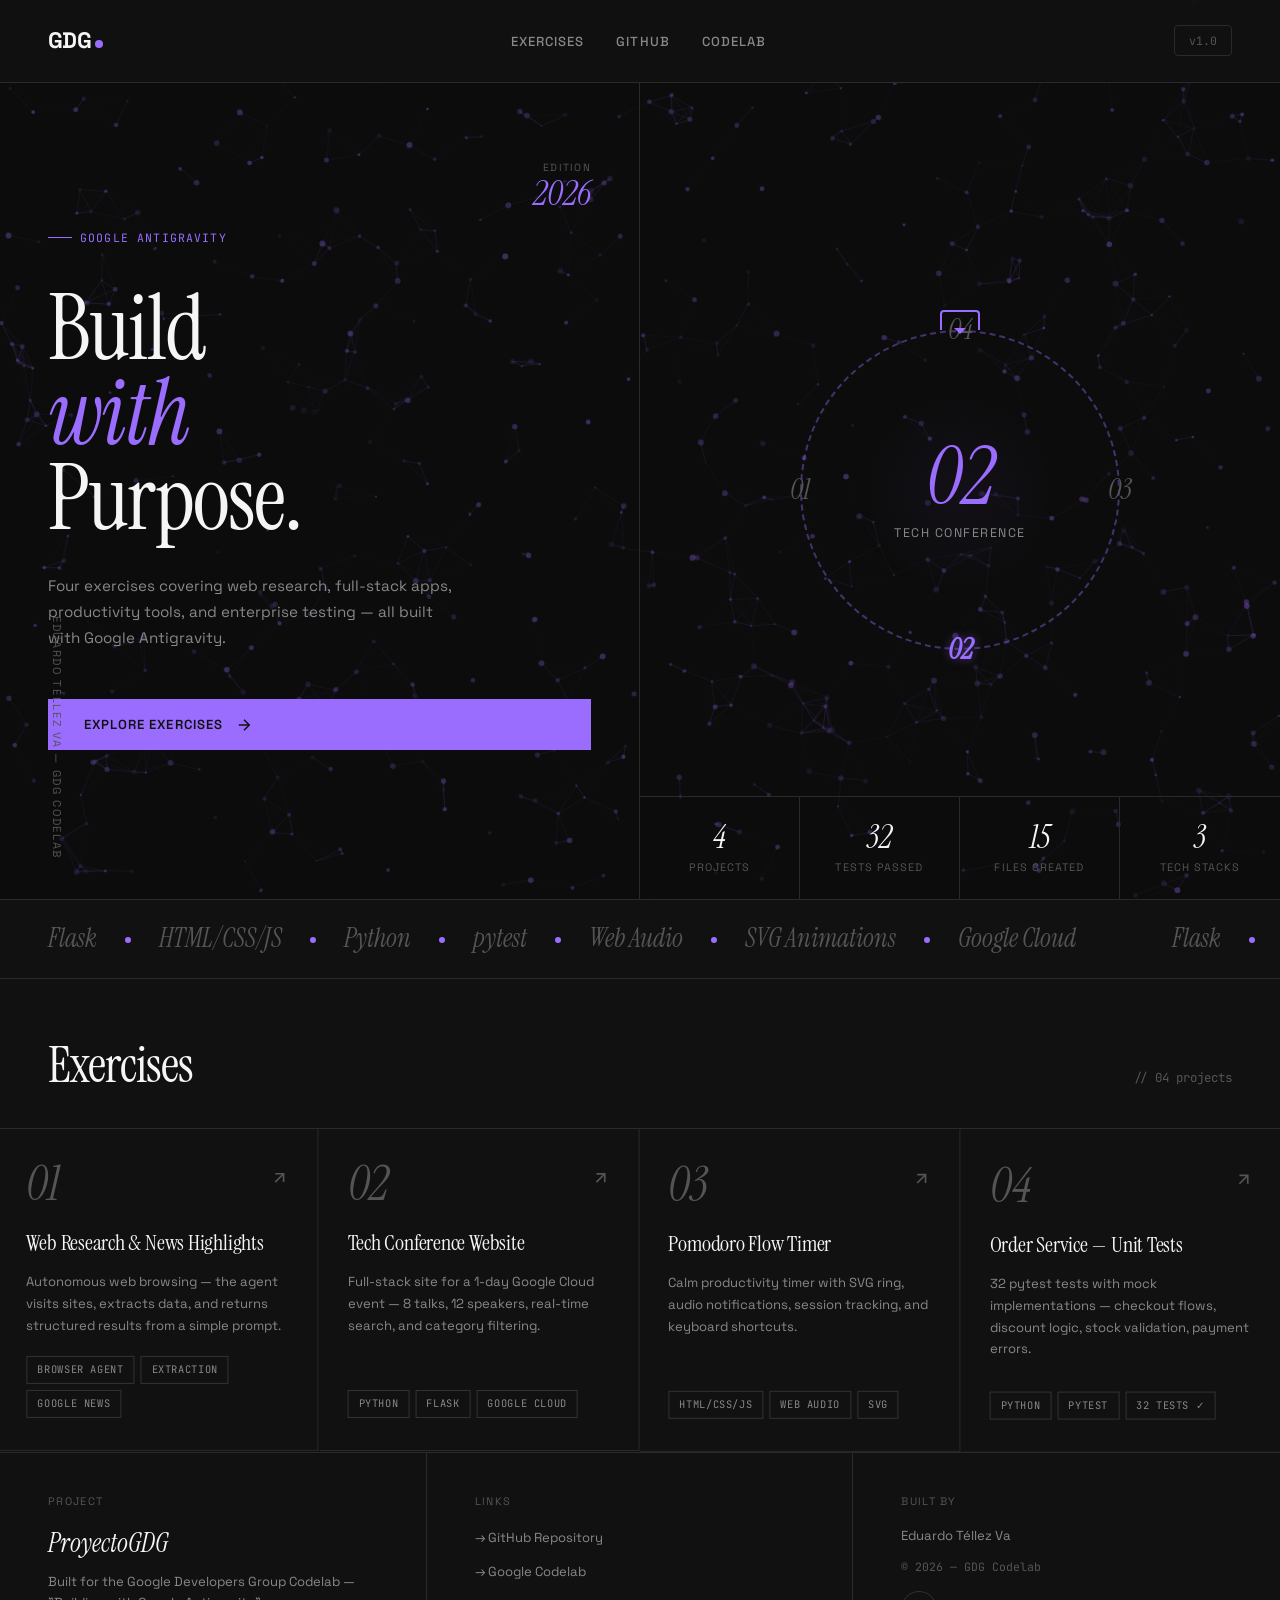
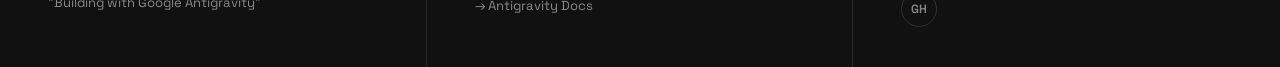
==== commit 6bf0aa0e: "feat/design: Complete brutalist redesign, dynamic grid shifts, physics dial & web research agent" ====
--- a/index.html
+++ b/index.html
@@ -7,7 +7,7 @@
     <title>ProyectoGDG — Building with Google Antigravity</title>
     <link rel="preconnect" href="https://fonts.googleapis.com">
     <link rel="preconnect" href="https://fonts.gstatic.com" crossorigin>
-    <link href="https://fonts.googleapis.com/css2?family=Space+Grotesk:wght@300;400;500;600;700&family=Instrument+Serif:ital@0;1&family=JetBrains+Mono:wght@400;500&display=swap" rel="stylesheet">
+    <link href="https://fonts.googleapis.com/css2?family=Space+Grotesk:wght@300;400;500;600;700&amp;family=Instrument+Serif:ital@0;1&amp;family=JetBrains+Mono:wght@400;500&amp;display=swap" rel="stylesheet">
     <link rel="stylesheet" href="particles.css">
     <style>
         /* ═══════════════════════════════════════════════
@@ -890,6 +890,25 @@
     </footer>
 
     <script>
+        // ─── RANDOMIZED BRUTALIST LAYOUT SHIFTS ───
+        document.addEventListener('DOMContentLoaded', () => {
+            document.querySelectorAll('.exercise-card').forEach(card => {
+                // Random offset between -2px and 2px
+                const xOffset = (Math.random() * 4 - 2).toFixed(1);
+                const yOffset = (Math.random() * 4 - 2).toFixed(1);
+                // In brutalism, slight misalignments look intentional
+                card.style.transform = `translate(${xOffset}px, ${yOffset}px)`;
+                
+                // On hover reset the transform
+                card.addEventListener('mouseenter', () => {
+                    card.style.transform = `translate(0px, 0px)`;
+                });
+                card.addEventListener('mouseleave', () => {
+                    card.style.transform = `translate(${xOffset}px, ${yOffset}px)`;
+                });
+            });
+        });
+
         // Smooth scroll for nav links
         document.querySelectorAll('a[href^="#"]').forEach(anchor => {
             anchor.addEventListener('click', function (e) {
